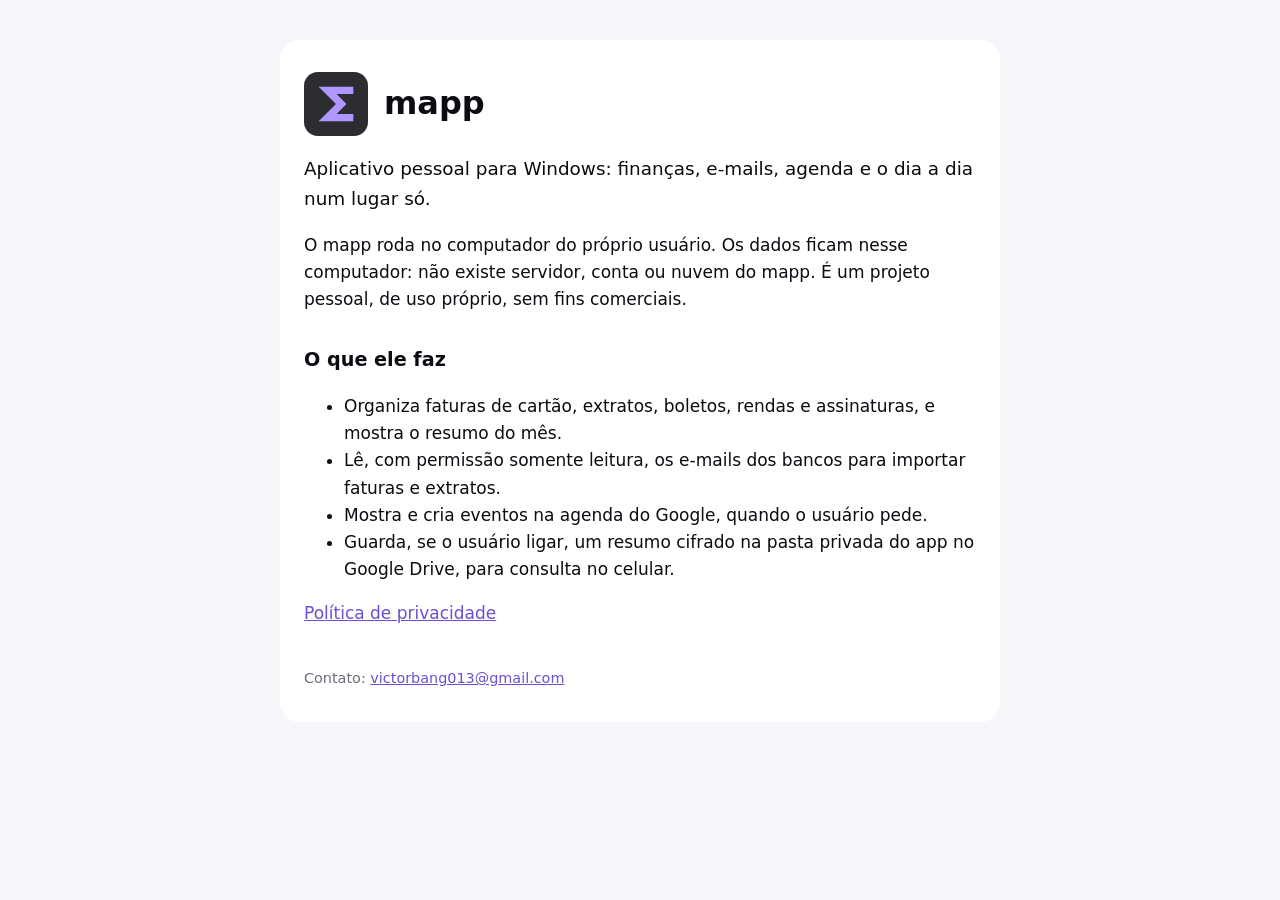
==== index.html @ e07890b3 "Site: pagina inicial e politica de privacidade (exigidas pelo Google para publicar o app OAuth) Co-A" ====
<!doctype html>
<html lang="pt-BR">
<head>
<meta charset="utf-8">
<meta name="viewport" content="width=device-width, initial-scale=1">
<title>mapp</title>
<link rel="icon" href="icone.png">
<link rel="stylesheet" href="estilo.css">
</head>
<body>
<main>
  <header>
    <svg class="logo" viewBox="0 0 256 256" aria-hidden="true"><rect width="256" height="256" rx="56" fill="#2B2D31"/><polygon transform="translate(48.6 48.6) scale(0.62)" fill="#B096FF" points="16.0,16.0 240.0,16.0 240.0,64.0 131.9,64.0 195.9,128.0 131.9,192.0 240.0,192.0 240.0,240.0 16.0,240.0 128.0,128.0"/></svg>
    <h1>mapp</h1>
  </header>
  <p class="lead">Aplicativo pessoal para Windows: finanças, e-mails, agenda e o dia a dia num lugar só.</p>
  <p>O mapp roda no computador do próprio usuário. Os dados ficam nesse computador: não existe servidor, conta ou
    nuvem do mapp. É um projeto pessoal, de uso próprio, sem fins comerciais.</p>
  <h2>O que ele faz</h2>
  <ul>
    <li>Organiza faturas de cartão, extratos, boletos, rendas e assinaturas, e mostra o resumo do mês.</li>
    <li>Lê, com permissão somente leitura, os e-mails dos bancos para importar faturas e extratos.</li>
    <li>Mostra e cria eventos na agenda do Google, quando o usuário pede.</li>
    <li>Guarda, se o usuário ligar, um resumo cifrado na pasta privada do app no Google Drive, para consulta no celular.</li>
  </ul>
  <p><a href="privacidade.html">Política de privacidade</a></p>
  <footer>Contato: <a href="mailto:victorbang013@gmail.com">victorbang013@gmail.com</a></footer>
</main>
</body>
</html>
---- estilo.css ----
:root { --bg: #F6F5F9; --cartao: #FFFFFF; --texto: #0D0B12; --muted: #6E6A7C; --roxo: #6D4FD1; }
@media (prefers-color-scheme: dark) {
  :root { --bg: #2B2D31; --cartao: #313338; --texto: #F2F3F5; --muted: #B5BAC1; --roxo: #B096FF; }
}
* { box-sizing: border-box; }
body { margin: 0; background: var(--bg); color: var(--texto); font: 17px/1.6 "Segoe UI", system-ui, sans-serif; }
main { max-width: 720px; margin: 40px auto; padding: 32px 24px; background: var(--cartao); border-radius: 20px; }
header { display: flex; align-items: center; gap: 16px; }
.logo { width: 64px; height: 64px; }
h1 { margin: 0; font-size: 2rem; }
h2 { margin-top: 2rem; font-size: 1.2rem; }
.lead { font-size: 1.15rem; }
.data, footer { color: var(--muted); font-size: .9rem; }
footer { margin-top: 2.5rem; }
a { color: var(--roxo); }
@media (max-width: 760px) { main { margin: 0; border-radius: 0; padding: 24px 16px; } }
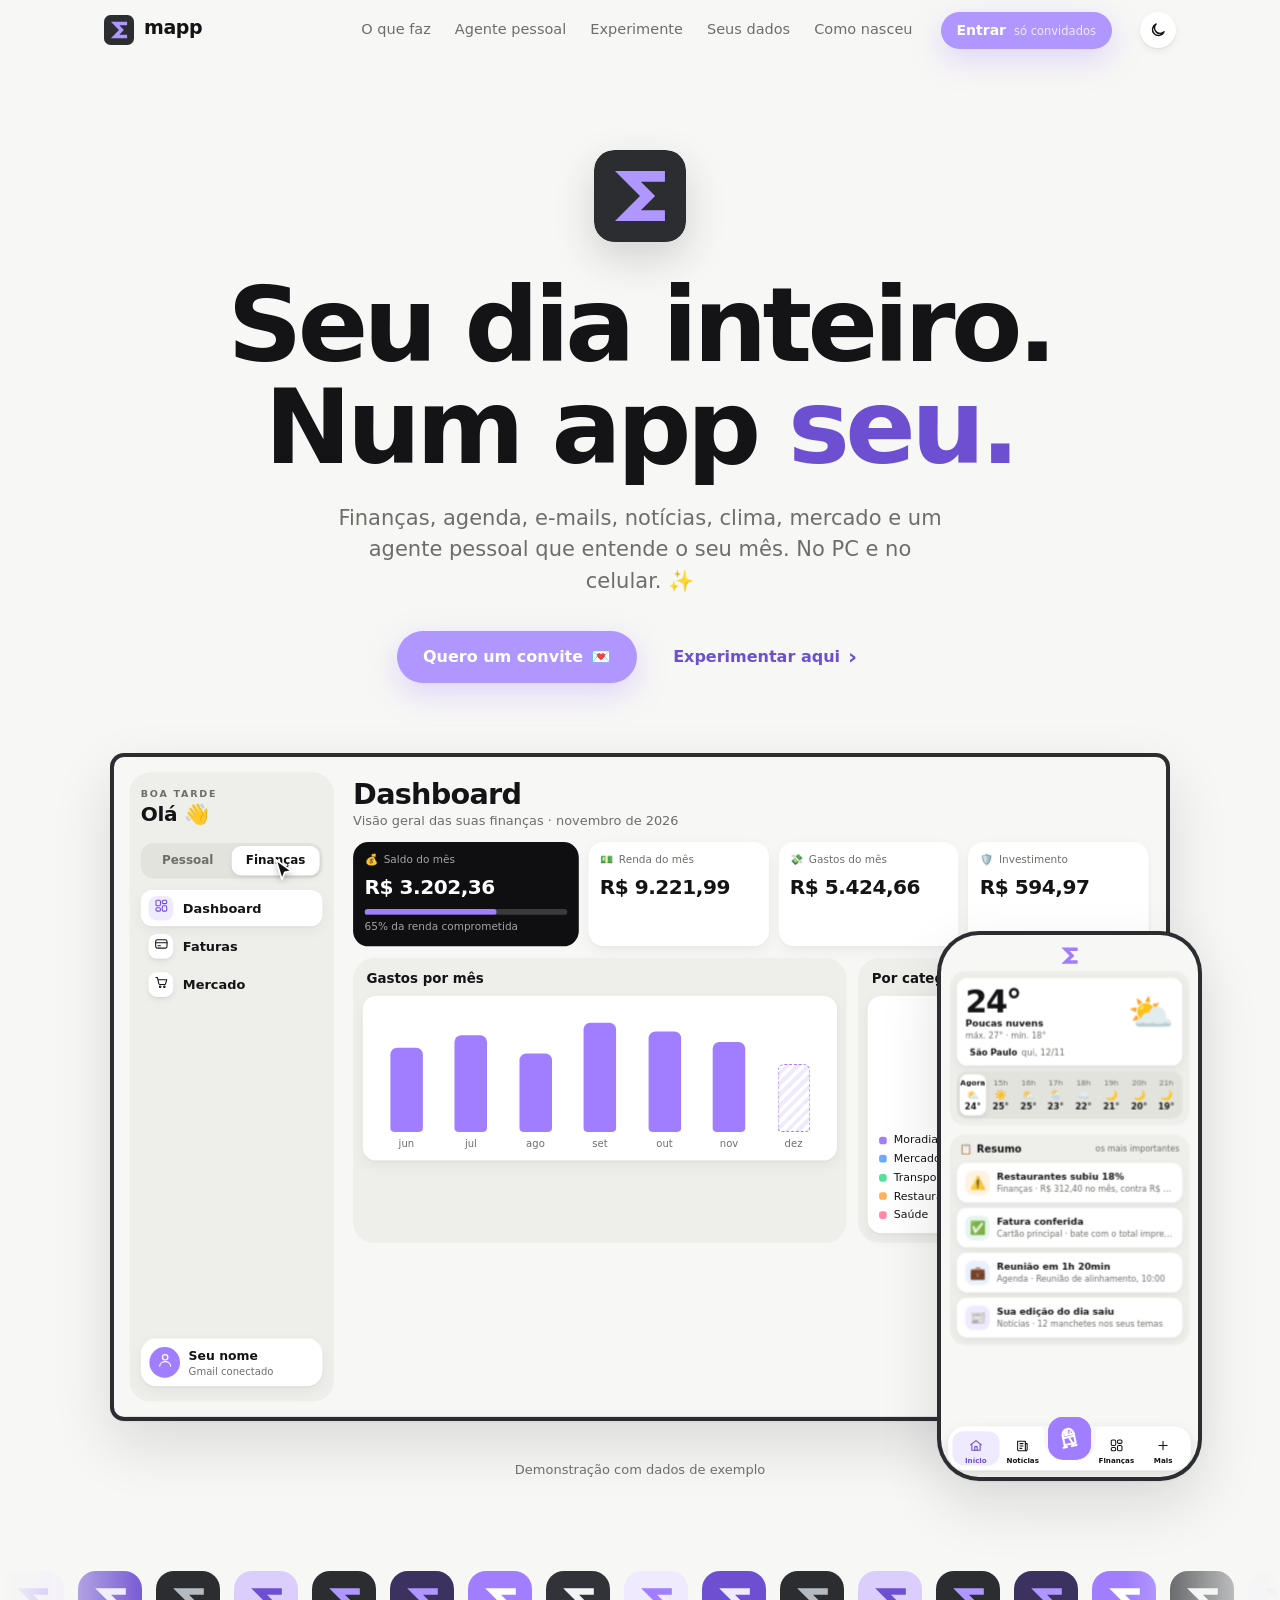
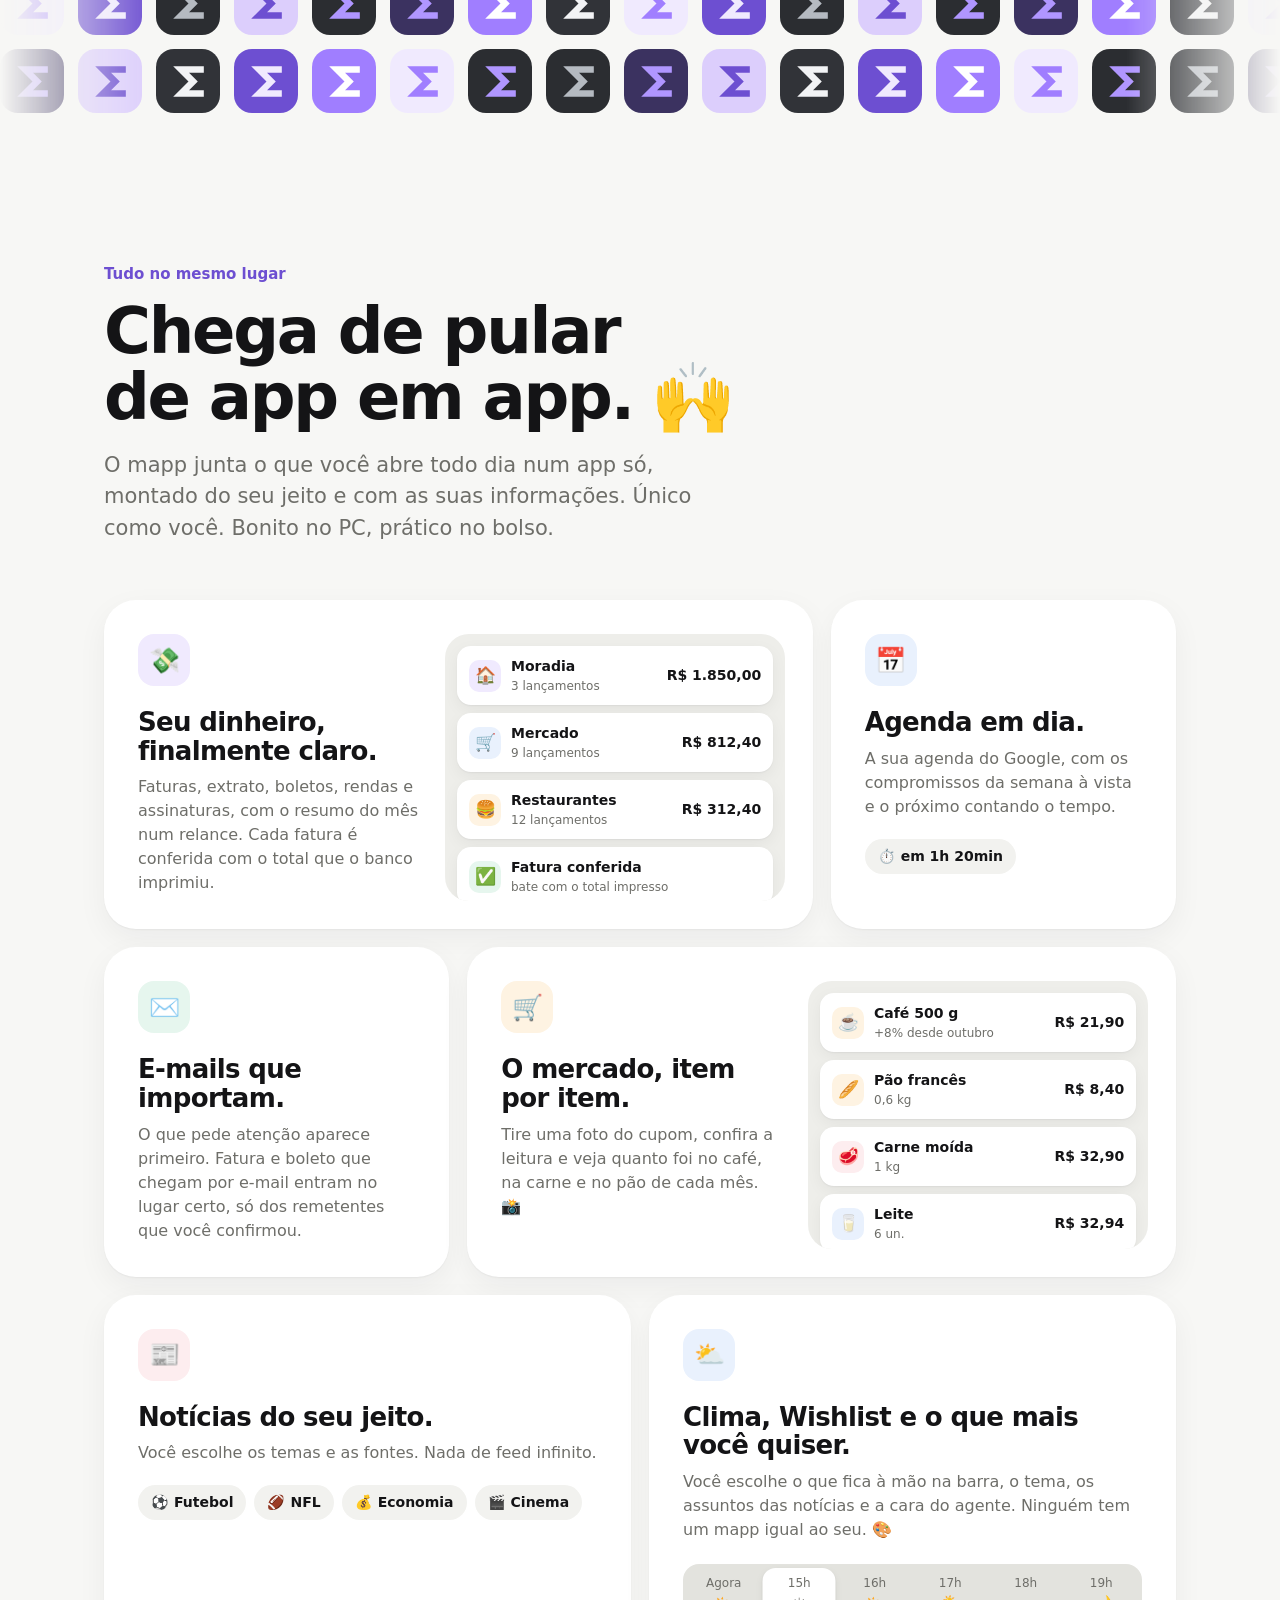
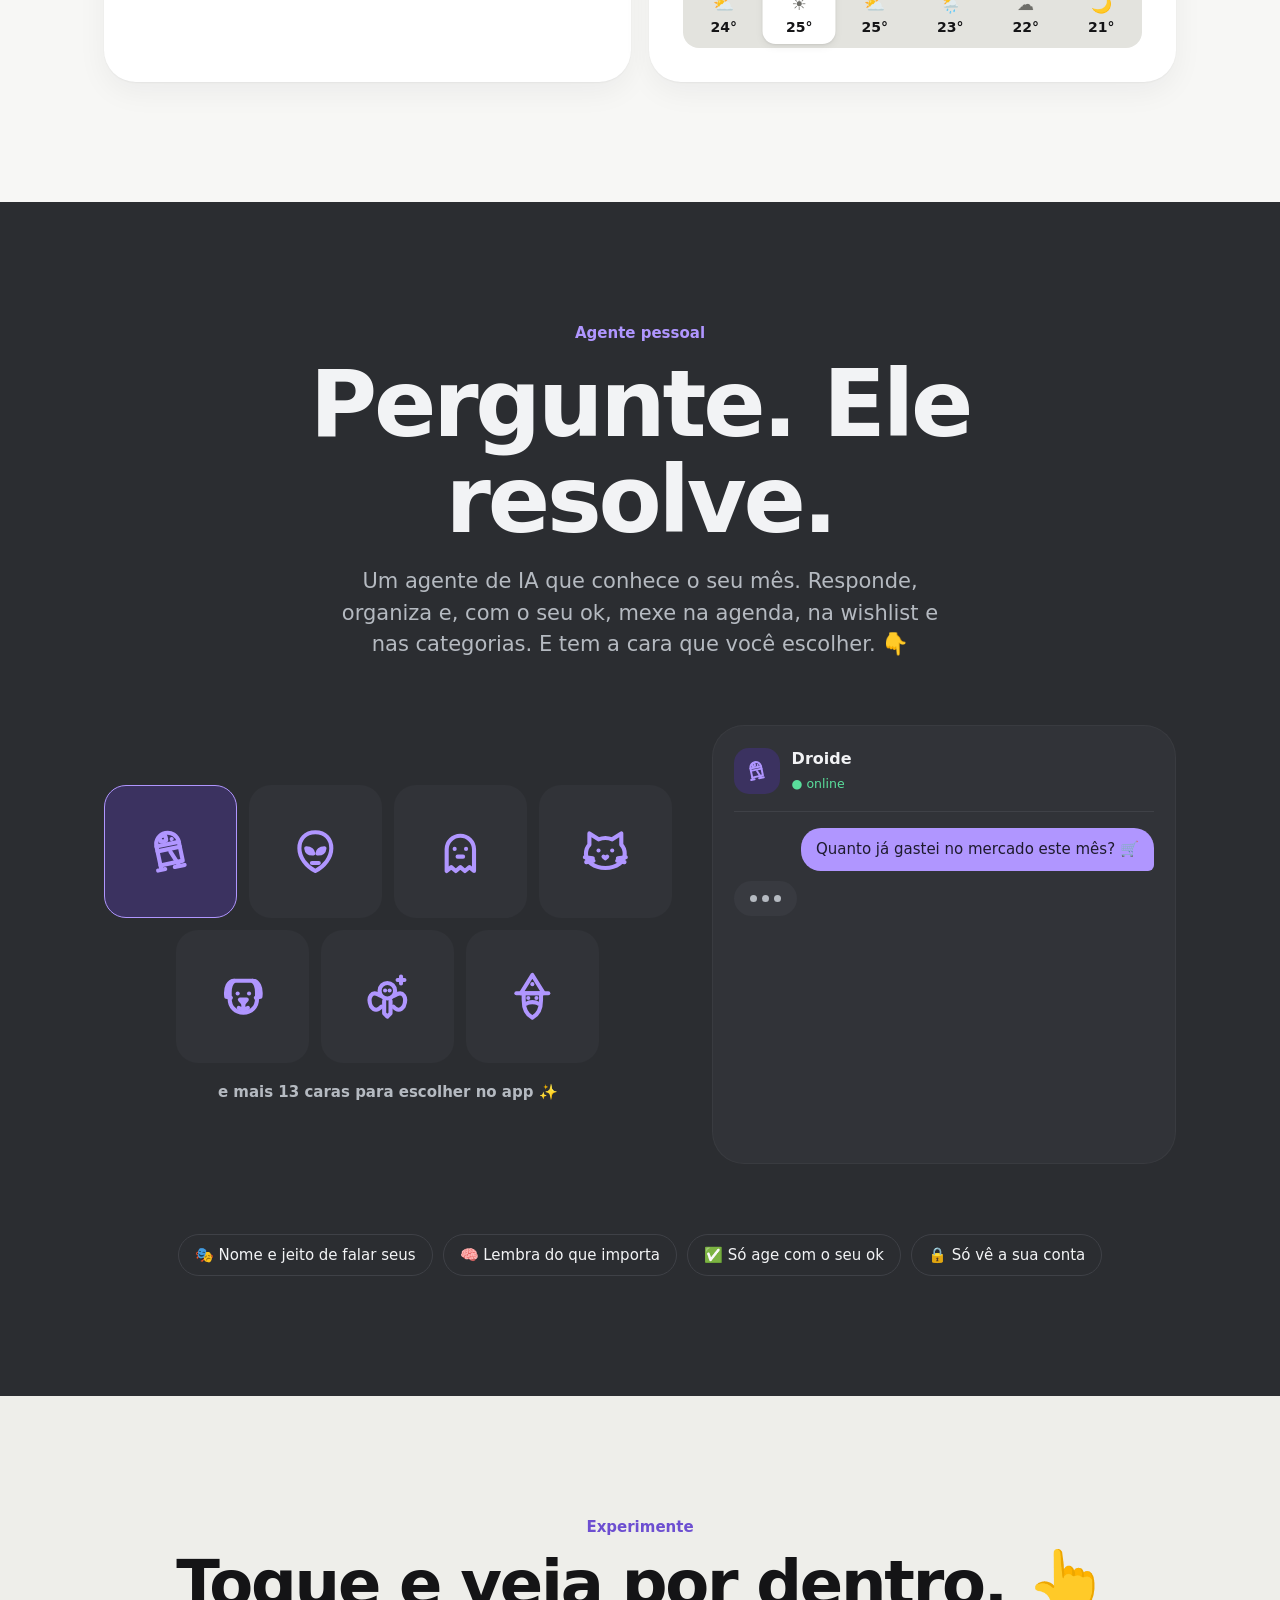
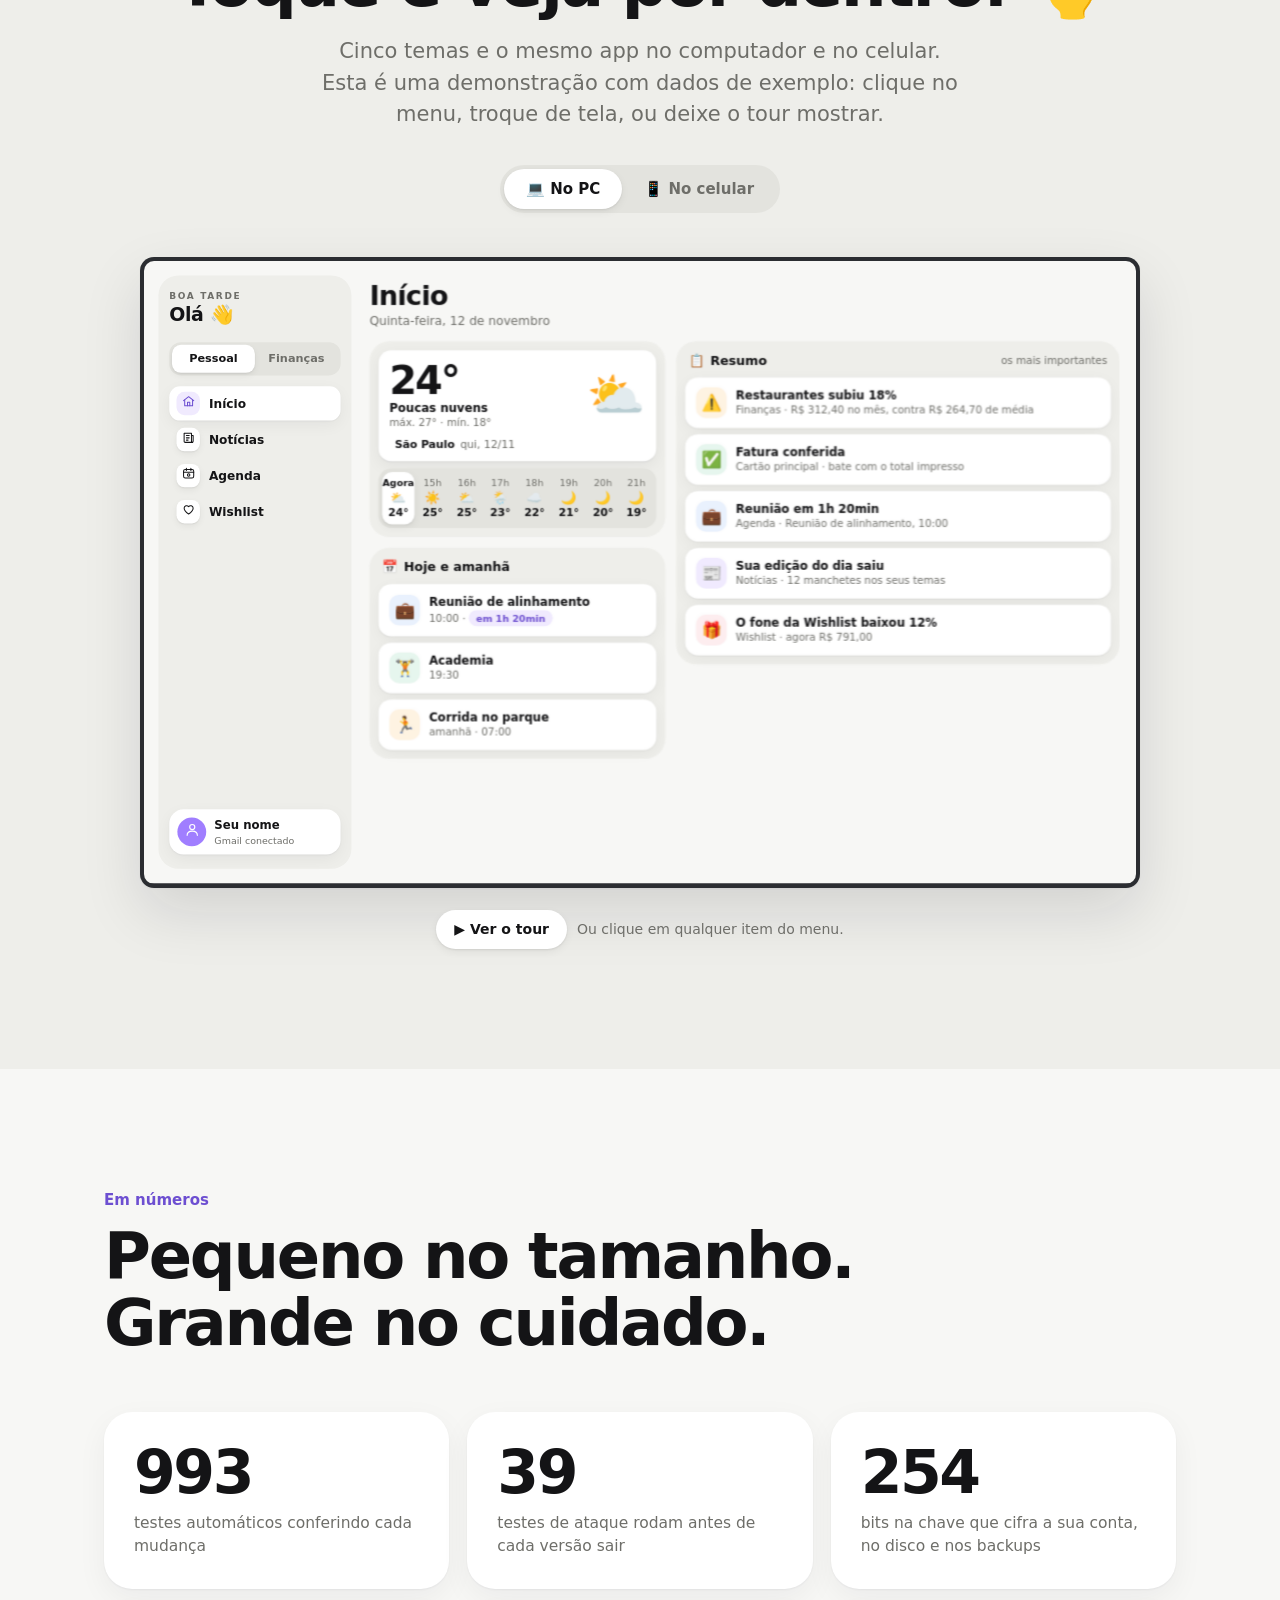
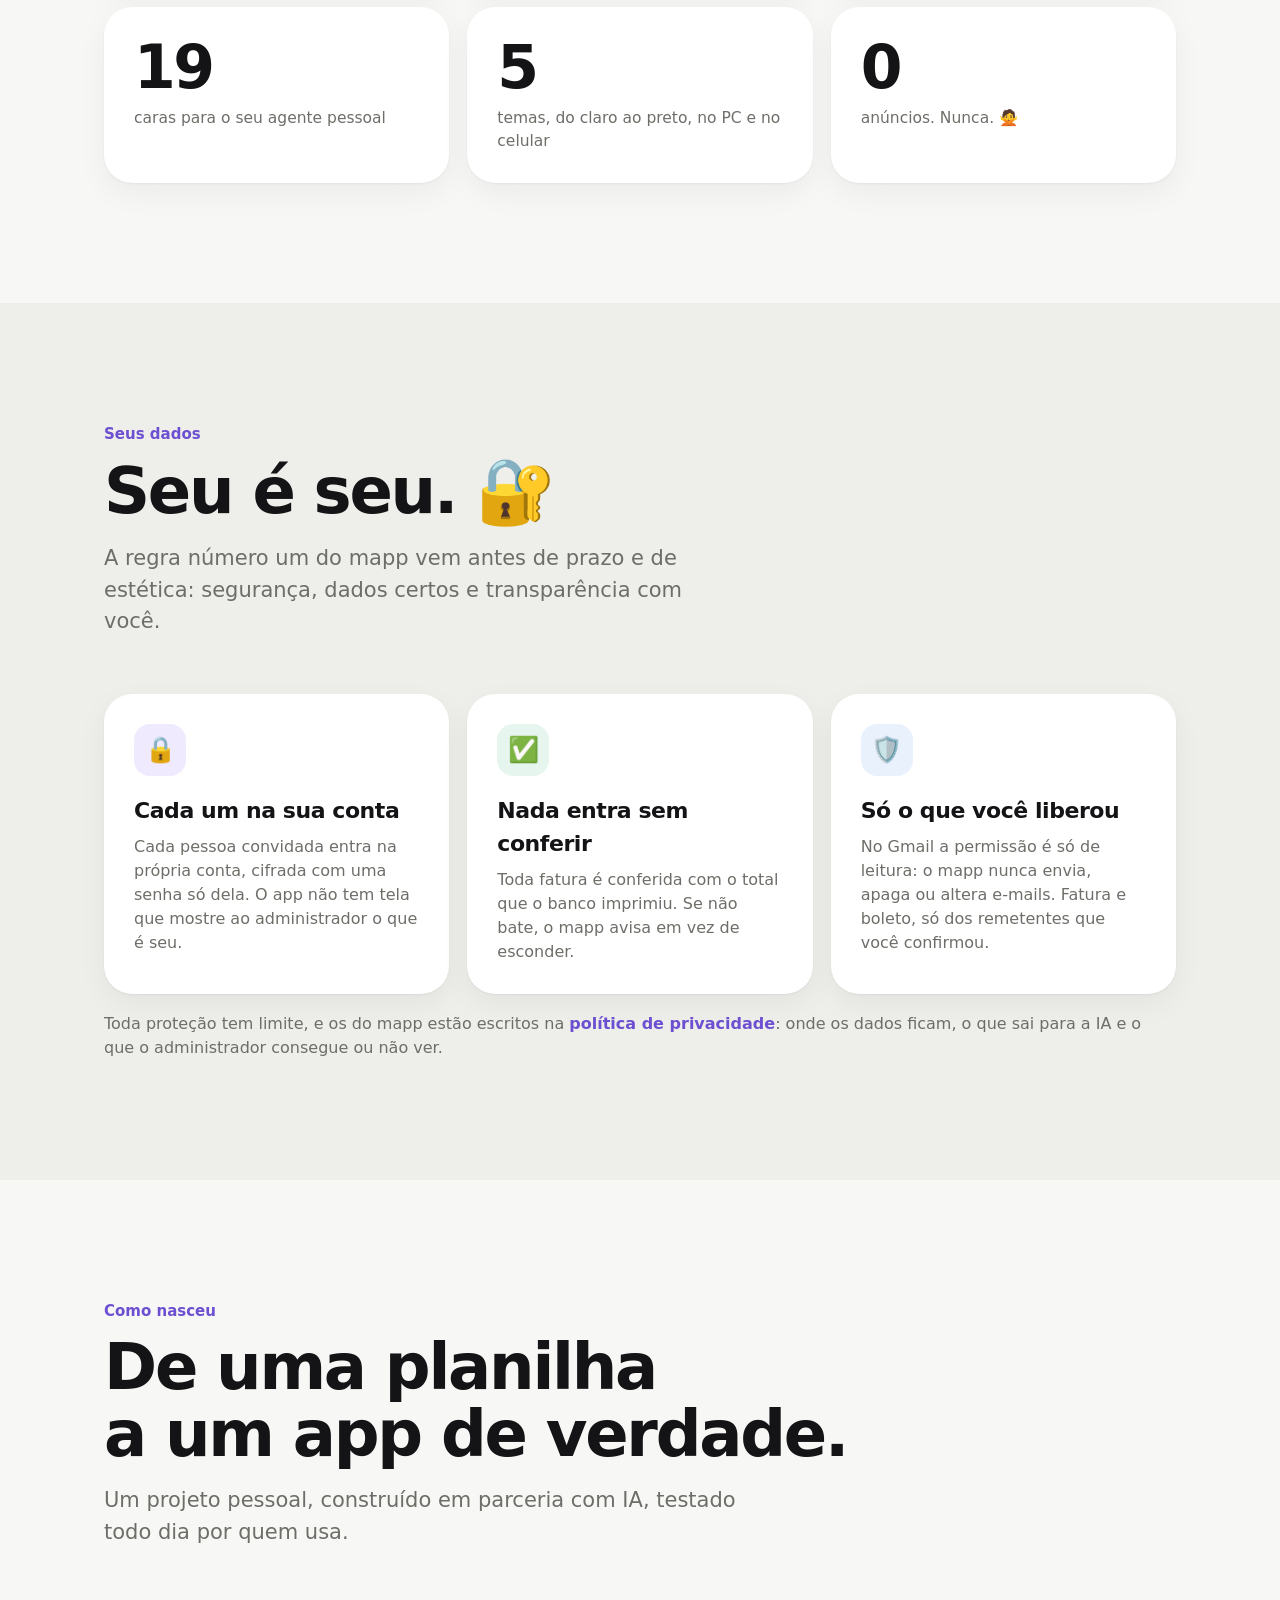
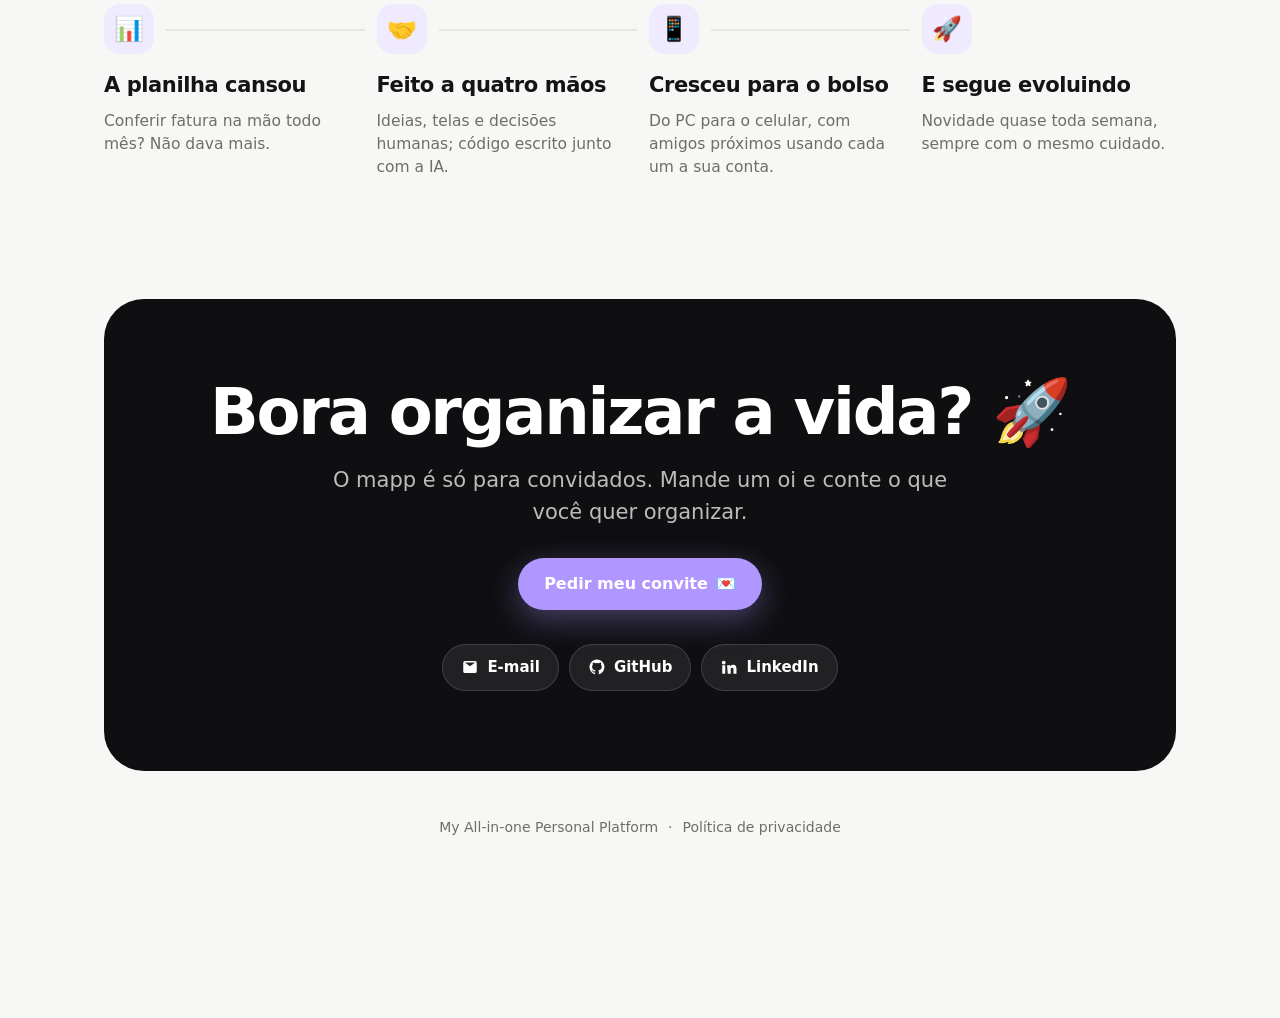
==== commit 500fa7f3: "Site do mapp: página inicial e política de privacidade" ====
--- a/index.html
+++ b/index.html
@@ -3,28 +3,876 @@
 <head>
 <meta charset="utf-8">
 <meta name="viewport" content="width=device-width, initial-scale=1">
-<title>mapp</title>
+<title>mapp · My All-in-one Personal Platform</title>
+<meta name="description" content="Finanças, agenda, e-mails, notícias, clima, mercado e um agente pessoal num app só, no PC e no celular. Projeto pessoal, só para convidados.">
+<meta http-equiv="Content-Security-Policy" content="default-src 'none'; img-src 'self' data:; style-src 'unsafe-inline'; script-src 'unsafe-inline'; base-uri 'none'; form-action 'none'">
+<meta name="referrer" content="strict-origin-when-cross-origin">
+<meta name="theme-color" content="#F7F7F5">
+<meta property="og:type" content="website">
+<meta property="og:title" content="mapp · My All-in-one Personal Platform">
+<meta property="og:description" content="Finanças, agenda, e-mails, notícias, clima, mercado e um agente pessoal num app só.">
+<meta property="og:url" content="https://usemapp.tech/">
+<meta property="og:image" content="https://usemapp.tech/img/capa.jpg">
+<link rel="canonical" href="https://usemapp.tech/">
 <link rel="icon" href="icone.png">
-<link rel="stylesheet" href="estilo.css">
+<!-- GERADO por docs/site/gerar.py a partir de docs/site/modelo.html: não edite este arquivo à mão.
+     Cores só da paleta do app (app/web/app.css, bento neutro de 11/2026) e do guia de marca. Ícones: os mesmos desenhos do app.
+     Sem prints: as telas são um app de demonstração feito aqui mesmo, com dados INVENTADOS. Nada é carregado de fora deste site. -->
+<style>
+:root{
+  /* o tom claro do app (bento neutro, 11/2026): fundo #F7F7F5, bandeja #EEEEEA, cartão branco com sombra de duas camadas */
+  --pagina:#F7F7F5; --faixa:#EEEEEA; --cartao:#FFFFFF; --cartao2:#FFFFFF; --ficha:#F2F2EF; --seg:#E3E3DE; --knob:#FFFFFF;
+  --tx:#141416; --tx2:#6E6E69; --linha:#E6E6E1;
+  --cinza:#2B2D31; --roxo:#B096FF; --roxo-app:#A07EFF; --roxo-forte:#6D4FD1; --roxo-suave:#F0EAFE; --roxo-noite:#3B3260; --sobre-roxo:#1E1B2E;
+  --verde:#5ADF9C; --verde-s:#E6F6EE; --verde-t:#2E8B5E;
+  --azul:#6AAAFF;  --azul-s:#E9F1FD;  --azul-t:#3B6FC4;
+  --laranja:#FFB257; --laranja-s:#FEF3E2; --laranja-t:#A86A12;
+  --rosa:#FF8AA5;  --rosa-s:#FDEDEF;  --rosa-t:#C2475A;
+  --ciano:#55D6EC; --ciano-s:#E3F6F9;
+  --destaque:#0F0F12; --destaque-fg:#FFFFFF; --destaque-mu:#A3A3A8;
+  --sombra-c:0 1px 2px rgba(20,20,30,.05),0 10px 30px rgba(20,20,30,.05);
+  --sombra-in:0 1px 2px rgba(20,20,30,.06),0 5px 16px rgba(20,20,30,.05);
+  --sombra-knob:0 1px 2px rgba(0,0,0,.08),0 3px 8px rgba(0,0,0,.06);
+  --sombra:0 1px 2px rgba(20,20,30,.05),0 24px 60px rgba(20,20,30,.12);
+  /* os movimentos do app (MV.anima): mola, suave e expo */
+  --mola:cubic-bezier(.34,1.4,.64,1); --suave:cubic-bezier(.22,1,.36,1); --expo:cubic-bezier(.16,1,.3,1);
+  color-scheme:light;
+}
+/* o site abre sempre no claro; o escuro vem só do botão da lua e segue o Escuro do app (#2B2D31, bandeja #313338, cartão #383A40) */
+:root[data-theme="dark"]{
+  --pagina:#2B2D31; --faixa:#313338; --cartao:#313338; --cartao2:#383A40; --ficha:#383A40; --seg:#313338; --knob:#41434A;
+  --tx:#F2F3F5; --tx2:#B5BAC1; --linha:#3F4147;
+  --roxo-suave:rgba(176,150,255,.16); --roxo-forte:#B096FF;
+  --verde-s:rgba(90,223,156,.14); --verde-t:#5ADF9C; --azul-s:rgba(106,170,255,.14); --azul-t:#6AAAFF;
+  --laranja-s:rgba(255,178,87,.14); --laranja-t:#FFB257; --rosa-s:rgba(255,138,165,.14); --rosa-t:#FF8AA5; --ciano-s:rgba(85,214,236,.14);
+  --destaque:#B096FF; --destaque-fg:#FFFFFF; --destaque-mu:rgba(255,255,255,.86);
+  --sombra-c:inset 0 0 0 1px rgba(255,255,255,.04); --sombra-in:inset 0 0 0 1px rgba(255,255,255,.04);
+  --sombra-knob:0 1px 2px rgba(0,0,0,.3),inset 0 0 0 1px rgba(255,255,255,.06); --sombra:0 24px 60px rgba(0,0,0,.4);
+  color-scheme:dark;
+}
+*{box-sizing:border-box}
+html{scroll-behavior:smooth}
+main{overflow-x:clip}
+body{margin:0;background:var(--pagina);color:var(--tx);font:16px/1.5 "Segoe UI Variable Text","Segoe UI",system-ui,-apple-system,Roboto,sans-serif;-webkit-font-smoothing:antialiased;overflow-x:hidden;transition:background .4s}
+h1,h2,h3{font-family:"Segoe UI Variable Display","Segoe UI Variable Text","Segoe UI",system-ui,-apple-system,sans-serif;font-weight:750;letter-spacing:-.02em;margin:0}
+a{color:inherit;text-decoration:none}
+button{font:inherit;color:inherit}
+.emo{font-family:"Apple Color Emoji","Segoe UI Emoji","Noto Color Emoji",sans-serif;font-weight:400}
+[data-i] svg,.ag svg{fill:none;stroke:currentColor;stroke-width:1.8;stroke-linecap:round;stroke-linejoin:round}
+.miolo{max-width:1120px;margin:0 auto;padding:0 24px}
+.sec{padding:120px 0}
+.faixa{background:var(--faixa)}
+.sobretit{font-size:15px;font-weight:650;color:var(--roxo-forte);margin:0 0 12px}
+.tit{font-size:clamp(36px,6vw,64px);line-height:1.04;letter-spacing:-.035em}
+.lead{font-size:clamp(17px,2vw,21px);color:var(--tx2);max-width:640px;margin:18px 0 0}
+.centro{text-align:center}.centro .lead{margin-left:auto;margin-right:auto}
+
+/* ---------- botões ---------- */
+.bt{display:inline-flex;align-items:center;gap:8px;border-radius:999px;padding:14px 26px;font-weight:650;font-size:16px;border:0;cursor:pointer;transition:transform .35s var(--mola),box-shadow .2s,background .2s}
+.bt:hover{transform:translateY(-2px)}
+.bt:active{transform:scale(.96)}
+.bt.p{background:var(--tx);color:var(--pagina)}
+.bt.r{background:var(--roxo);color:#fff;box-shadow:0 10px 30px rgba(176,150,255,.35)}
+.bt.o{color:var(--roxo-forte);background:none}
+.bt.o::after{content:"›";font-size:22px;line-height:0;transition:transform .2s}.bt.o:hover::after{transform:translateX(4px)}
+
+/* ---------- topo ---------- */
+.nav{position:fixed;inset:0 0 auto;z-index:50;transition:background .3s,box-shadow .3s}
+.nav.solido{background:var(--pagina);box-shadow:0 1px 0 var(--linha)}
+.nav .miolo{display:flex;align-items:center;gap:28px;height:60px}
+.marca{display:flex;align-items:center;gap:10px;font-weight:750;font-size:19px;letter-spacing:-.02em}
+.marca span{text-box:trim-both ex alphabetic}
+@supports not (text-box:trim-both ex alphabetic){.marca span{transform:translateY(-.14em)}}
+.nav nav{display:flex;gap:24px;margin-left:auto;font-size:14.5px;color:var(--tx2)}
+.nav nav a{transition:color .2s}.nav nav a:hover,.nav nav a.ativo{color:var(--tx)}
+.nav .bt{padding:8px 16px;font-size:14px}
+.nav .entrar{align-items:baseline}
+.nav .entrar small{font-weight:500;font-size:11.5px;opacity:.8}
+@media(max-width:520px){.nav .entrar small{display:none}}
+.tema{width:36px;height:36px;border-radius:50%;border:0;background:var(--cartao);box-shadow:var(--sombra-knob);color:var(--tx);cursor:pointer;display:grid;place-items:center}
+.tema svg{width:18px;height:18px}
+
+/* ---------- hero ---------- */
+.hero{padding:150px 0 40px;text-align:center;position:relative}
+.hero .sig{margin:0 auto 26px;border-radius:20px;box-shadow:0 16px 40px rgba(43,45,49,.18);animation:entra 1s var(--mola) both}
+.hero h1{font-size:clamp(48px,9vw,104px);line-height:.98;letter-spacing:-.045em}
+.hero h1 .gira{display:inline-block;color:var(--roxo-forte)}
+.hero h1 .gira span{display:inline-block;animation:troca .6s var(--expo)}
+.hero .lead{margin:24px auto 34px;max-width:620px}
+.botoes{display:flex;gap:10px;justify-content:center;flex-wrap:wrap}
+.palco{position:relative;max-width:1060px;margin:70px auto 0}
+.palco .aviso-ex{position:absolute;left:50%;bottom:-58px;transform:translateX(-50%);font-size:13px;color:var(--tx2);white-space:nowrap}
+.bolha{position:absolute;z-index:3;background:var(--cartao2);border-radius:18px;padding:10px 14px;font-size:14px;font-weight:600;box-shadow:var(--sombra);display:flex;align-items:center;gap:8px;white-space:nowrap;opacity:0;transform:translateY(14px) scale(.9);transition:opacity .4s var(--suave),transform .6s var(--mola)}
+.bolha.on{opacity:1;transform:none}
+.bolha .emo{font-size:20px}
+/* variante A: PC + celular; B: celular no centro com as bolhas; C: só o texto (a demonstração fica em "Experimente") */
+.hA .palco .fone-h{position:absolute;right:-3%;bottom:-9%;width:25%;z-index:2}
+.hA .bolha.b1{left:-4%;top:62%}.hA .bolha.b2{right:-4%;top:-5%}.hA .bolha.b3{left:30%;bottom:-6%}
+.hB .palco{max-width:1000px;min-height:640px}
+.hB .palco .pc-h{display:none}
+.hB .palco .fone-h{width:330px;margin:0 auto;position:relative;z-index:2}
+.hB .bolha.b1{left:1%;top:18%}.hB .bolha.b2{right:1%;top:40%}.hB .bolha.b3{left:5%;bottom:20%}
+.hC .palco{display:none}
+
+/* ---------- moldura dos aparelhos ---------- */
+.moldura-pc{border-radius:14px;background:var(--cinza);padding:4px;box-shadow:var(--sombra)}
+.moldura-cel{border-radius:42px;background:var(--cinza);padding:4px;box-shadow:var(--sombra)}
+.tela-esc{position:relative;overflow:hidden;width:100%}
+/* no escuro do site a moldura tem a mesma cor do fundo: um fio da cor da linha separa as duas */
+:root[data-theme="dark"] :is(.moldura-pc,.moldura-cel,.hero .sig){box-shadow:0 0 0 1px #3F4147,var(--sombra)}
+.tela-esc>.d{position:absolute;left:0;top:0;transform-origin:0 0}
+.moldura-pc .tela-esc{border-radius:10px;aspect-ratio:1100/690}
+.moldura-cel .tela-esc{border-radius:38px;aspect-ratio:360/760}
+
+/* ================= DEMONSTRAÇÃO (o app de mentira) =================
+   Tokens copiados do Claro do app (bento neutro). No escuro do site, vira o Escuro do app. */
+.d{--bg:#F7F7F5;--band:#EEEEEA;--in:#FFFFFF;--seg:#E3E3DE;--knob:#FFFFFF;--t:#141416;--m:#6E6E69;--li:#E6E6E1;
+   --q-roxo:#F0EAFE;--q-verde:#E6F6EE;--q-azul:#E9F1FD;--q-laranja:#FEF3E2;--q-rosa:#FDEDEF;--q-ciano:#E3F6F9;
+   --sin:var(--sombra-in);--sk:var(--sombra-knob);
+   background:var(--bg);color:var(--t);font-size:13px;line-height:1.35;text-align:left;user-select:none;-webkit-user-select:none}
+:root[data-theme="dark"] .d{--bg:#2B2D31;--band:#313338;--in:#383A40;--seg:#313338;--knob:#41434A;--t:#F2F3F5;--m:#B5BAC1;--li:#3F4147;
+   --q-roxo:rgba(176,150,255,.16);--q-verde:rgba(90,223,156,.14);--q-azul:rgba(106,170,255,.14);--q-laranja:rgba(255,178,87,.14);--q-rosa:rgba(255,138,165,.14);--q-ciano:rgba(85,214,236,.14)}
+.d.pc{width:1100px;height:690px;display:grid;grid-template-columns:214px 1fr;gap:18px;padding:16px}
+.d.cel{width:360px;height:760px;display:flex;flex-direction:column}
+.d b{font-weight:700}
+.d .mu{color:var(--m)}
+.d .q{width:34px;height:34px;border-radius:11px;display:grid;place-items:center;flex:none;font-size:18px}
+.d .q.roxo{background:var(--q-roxo)}.d .q.verde{background:var(--q-verde)}.d .q.azul{background:var(--q-azul)}.d .q.laranja{background:var(--q-laranja)}.d .q.rosa{background:var(--q-rosa)}.d .q.ciano{background:var(--q-ciano)}
+/* menu lateral (PC) */
+.d-menu{background:var(--band);border-radius:22px;padding:16px 12px;display:flex;flex-direction:column;gap:4px}
+.d-ola small{display:block;font-size:10px;letter-spacing:.18em;font-weight:650;color:var(--m)}
+.d-ola b{font-size:21px;letter-spacing:-.02em}
+.d-seg{position:relative;display:grid;grid-template-columns:1fr 1fr;background:var(--seg);border-radius:13px;padding:3px;margin:12px 0 8px}
+.d-seg i{position:absolute;top:3px;bottom:3px;left:3px;width:calc(50% - 3px);border-radius:10px;background:var(--knob);box-shadow:var(--sk);transition:transform .55s var(--mola)}
+.d-seg.dir i{transform:translateX(100%)}
+.d-seg button{position:relative;border:0;background:none;padding:7px 0;font-size:12.5px;font-weight:600;color:var(--m);cursor:pointer;transition:color .3s}
+.d-seg button.on{color:var(--t)}
+.d-itens{display:flex;flex-direction:column;gap:2px}
+.d-item{display:flex;align-items:center;gap:10px;border:0;background:none;border-radius:12px;padding:6px 8px;font-size:13.5px;font-weight:550;cursor:pointer;text-align:left;transition:background .25s,box-shadow .25s;animation:entraEsq .45s var(--expo) both}
+.d-item .mq{width:26px;height:26px;border-radius:9px;background:var(--in);box-shadow:var(--sk);display:grid;place-items:center}
+.d-item .mq svg{width:15px;height:15px}
+.d-item.on{background:var(--in);box-shadow:var(--sin)}
+.d-item.on .mq{background:var(--q-roxo);color:#6D4FD1;box-shadow:none}
+:root[data-theme="dark"] .d-item.on .mq{color:#B096FF}
+.d-perfil{margin-top:auto;background:var(--in);border-radius:16px;padding:9px;display:flex;align-items:center;gap:9px;box-shadow:var(--sin)}
+.d-perfil .av{width:32px;height:32px;border-radius:50%;background:#A07EFF;color:#fff;display:grid;place-items:center}
+.d-perfil .av svg{width:17px;height:17px}
+.d-perfil small{display:block;color:var(--m);font-size:10.5px}
+/* conteúdo */
+.d-tela{overflow:hidden;position:relative;padding:6px 2px 0}
+.d-tela div{min-width:0}   /* sem isto, o texto com reticências alarga a coluna da grade */
+.d-tela h2{font-size:30px;letter-spacing:-.8px;line-height:1.1}
+.d-tela .sub{color:var(--m);font-size:13.5px;margin:2px 0 14px}
+.d-entra{animation:entraTela .55s var(--expo) both}
+.d-band{background:var(--band);border-radius:22px;padding:10px}
+.d-band>h4,.d-cab{display:flex;align-items:center;gap:7px;margin:2px 4px 9px;font-size:14px;font-weight:700}
+.d-cab small{margin-left:auto;font-weight:500;color:var(--m);font-size:11.5px}
+.d-in{background:var(--in);border-radius:14px;box-shadow:var(--sin);padding:11px 12px}
+.d-lin{display:flex;align-items:center;gap:10px}
+.d-lin+.d-lin{margin-top:7px}
+.d-lin .tx{min-width:0;flex:1}
+.d-lin .tx b{display:block;font-size:13px;white-space:nowrap;overflow:hidden;text-overflow:ellipsis}
+.d-lin .tx small{display:block;color:var(--m);font-size:11.5px;white-space:nowrap;overflow:hidden;text-overflow:ellipsis}
+.d-lin .val{font-weight:700;font-size:13px;white-space:nowrap}
+.d-chega{animation:chega .6s var(--mola) both}
+/* clima (opção B do app) */
+.d-clima .agora{display:grid;grid-template-columns:1fr auto;align-items:center}
+.d-clima .temp{font-size:44px;font-weight:750;letter-spacing:-2px;line-height:1}
+.d-clima .grande{font-size:52px;line-height:1;animation:flutua 5s ease-in-out infinite}
+.d-clima .onde{grid-column:1/-1;font-size:12px;margin-top:8px;display:flex;gap:6px;align-items:center}
+.d-horas{position:relative;display:grid;grid-template-columns:repeat(8,1fr);gap:2px;padding:4px;background:var(--seg);border-radius:14px;margin-top:8px}
+.d-horas i{position:absolute;top:4px;bottom:4px;left:4px;width:calc((100% - 8px - 14px)/8);border-radius:11px;background:var(--knob);box-shadow:var(--sk);transition:transform .9s var(--mola)}
+.d-horas span{position:relative;text-align:center;font-size:10.5px;color:var(--m);padding:5px 0 4px;animation:chega .5s var(--expo) both}
+.d-horas span b{display:block;color:var(--t);font-size:12px}
+.d-horas span em{display:block;font-style:normal;font-size:14px;line-height:1.3}
+.d-horas span:first-of-type{color:var(--t);font-weight:700}
+.d-pil{display:inline-block;border-radius:999px;padding:2px 8px;font-size:10.5px;font-weight:700;background:var(--q-roxo);color:#6D4FD1}
+:root[data-theme="dark"] .d-pil{color:#B096FF}
+/* finanças */
+.d-kpis{display:grid;grid-template-columns:1.25fr 1fr 1fr 1fr;gap:10px}
+.d-kpi{background:var(--in);border-radius:16px;box-shadow:var(--sin);padding:12px}
+.d-kpi small{display:flex;gap:6px;align-items:center;color:var(--m);font-size:11px}
+.d-kpi .v{font-size:21px;font-weight:750;letter-spacing:-.5px;margin-top:6px;font-variant-numeric:tabular-nums}
+.d-kpi.dest{background:var(--destaque);color:var(--destaque-fg);box-shadow:none}
+.d-kpi.dest small{color:var(--destaque-mu)}
+.d-barra{height:6px;border-radius:9px;background:rgba(255,255,255,.18);margin-top:9px;overflow:hidden}
+.d-barra i{display:block;height:100%;width:65%;background:#A07EFF;border-radius:9px;transform-origin:left;animation:cresceX 1.1s var(--expo) .3s both}
+.d-graf{display:flex;align-items:flex-end;gap:12px;height:150px;padding:8px 6px 0}
+.d-graf div{flex:1;display:flex;flex-direction:column;align-items:center;gap:5px;height:100%;justify-content:flex-end;font-size:10.5px;color:var(--m)}
+.d-graf div i{width:70%;max-width:34px;border-radius:7px 7px 4px 4px;background:#A07EFF;transform-origin:bottom;animation:cresceY .9s var(--mola) both}
+.d-graf div:last-child i{background:repeating-linear-gradient(-45deg,var(--q-roxo) 0 4px,transparent 4px 8px);outline:1.5px dashed #A07EFF;outline-offset:-1.5px}
+.d-rosca{width:118px;height:118px;border-radius:50%;margin:4px auto 10px;display:grid;place-items:center;animation:gira .9s var(--expo) both;
+  background:conic-gradient(#A07EFF 0 34%,#6AAAFF 0 55%,#5ADF9C 0 70%,#FFB257 0 82%,#FF8AA5 0 92%,#CFC9D6 0)}
+.d-rosca::after{content:"";width:78px;height:78px;border-radius:50%;background:var(--in)}
+.d-leg{display:flex;align-items:center;gap:7px;font-size:11.5px}.d-leg+.d-leg{margin-top:4px}
+.d-leg i{width:8px;height:8px;border-radius:3px}.d-leg span{margin-left:auto;font-weight:700}
+.d-ok{display:inline-flex;align-items:center;gap:5px;border-radius:999px;padding:4px 10px;font-size:11.5px;font-weight:700;background:var(--q-verde);color:#2E8B5E;animation:pop .6s var(--mola) both}
+:root[data-theme="dark"] .d-ok{color:#5ADF9C}
+.d-lendo{height:6px;border-radius:9px;background:var(--seg);overflow:hidden;margin:8px 0 2px}
+.d-lendo i{display:block;height:100%;background:#A07EFF;border-radius:9px;transform-origin:left;animation:cresceX 1.3s var(--suave) both}
+/* agenda */
+.d-semana{display:grid;grid-template-columns:repeat(7,1fr);gap:6px}
+.d-dia{background:var(--in);border-radius:14px;box-shadow:var(--sin);padding:8px 7px;min-height:330px}
+.d-dia small{display:block;color:var(--m);font-size:10.5px}.d-dia b{font-size:17px}
+.d-dia.hoje{outline:2px solid #A07EFF;outline-offset:-2px}
+.d-ev{border-radius:9px;padding:6px 7px;margin-top:7px;font-size:10.5px;font-weight:600;animation:chega .55s var(--mola) both}
+.d-ev small{font-weight:500}
+.d-dias{display:grid;grid-template-columns:repeat(7,1fr);gap:4px}
+.d-dias span{text-align:center;border-radius:12px;padding:6px 0;background:var(--in);box-shadow:var(--sin);font-size:10.5px;color:var(--m);animation:chega .45s var(--mola) both}
+.d-dias span b{display:block;font-size:15px;color:var(--t)}
+.d-dias span.on{background:#A07EFF;color:#fff;box-shadow:none}.d-dias span.on b{color:#fff}
+/* notícias */
+.d-temas{display:flex;gap:14px;margin-bottom:14px}
+.d-tema-c{display:flex;flex-direction:column;align-items:center;gap:5px;font-size:11px;font-weight:600;border:0;background:none;cursor:pointer}
+.d-tema-c span{width:52px;height:52px;border-radius:50%;display:grid;place-items:center;font-size:23px;box-shadow:0 0 0 2px var(--bg),0 0 0 4px var(--li);transition:box-shadow .3s}
+.d-tema-c.on span{box-shadow:0 0 0 2px var(--bg),0 0 0 4px #A07EFF}
+.d-capa{border-radius:16px;height:120px;display:flex;align-items:flex-end;padding:12px;font-size:15px;font-weight:700;color:#fff;margin-bottom:8px;background:linear-gradient(160deg,#6D4FD1,#3B3260)}
+/* celular */
+.d-cel-topo{display:grid;place-items:center;padding:16px 0 8px}
+.d-cel-topo svg{width:26px;height:26px}
+.d-cel-corpo{flex:1;overflow:hidden;padding:0 12px;display:flex;flex-direction:column;gap:10px}
+.d-barra-cel::before{content:"";position:absolute;inset:0;z-index:-1;border-radius:24px;background:var(--in);-webkit-mask-image:url("data:image/svg+xml,<svg xmlns='http://www.w3.org/2000/svg' viewBox='0 0 92 48'><path d='M0 0H92Q82 0 82 10V21A27 27 0 0 1 55 48H37A27 27 0 0 1 10 21V10Q10 0 0 0Z'/></svg>"), linear-gradient(#000 0 0);-webkit-mask-size:92px 48px, 100% 100%;-webkit-mask-position:50% 0, 0 0;-webkit-mask-repeat:no-repeat;-webkit-mask-composite:xor;mask-image:url("data:image/svg+xml,<svg xmlns='http://www.w3.org/2000/svg' viewBox='0 0 92 48'><path d='M0 0H92Q82 0 82 10V21A27 27 0 0 1 55 48H37A27 27 0 0 1 10 21V10Q10 0 0 0Z'/></svg>"), linear-gradient(#000 0 0);mask-size:92px 48px, 100% 100%;mask-position:50% 0, 0 0;mask-repeat:no-repeat;mask-composite:exclude;}   /* o côncavo do agente, como no app */
+.d-barra-cel{isolation:isolate;margin:8px 10px 10px;height:62px;border-radius:24px;box-shadow:var(--sombra-c),0 6px 20px rgba(20,20,30,.08);display:grid;grid-template-columns:repeat(5,1fr);align-items:center;padding:0 6px;position:relative}
+.d-bb{border:0;background:none;display:flex;flex-direction:column;align-items:center;gap:2px;font-size:10px;font-weight:600;color:var(--t);cursor:pointer;border-radius:16px;padding:6px 0;position:relative;z-index:1;transition:color .3s}
+.d-bb svg{width:20px;height:20px}
+.d-bb.on{color:#6D4FD1}
+:root[data-theme="dark"] .d-bb.on{color:#B096FF}
+.d-bb-knob{position:absolute;top:7px;bottom:7px;left:6px;width:calc((100% - 12px)/5);border-radius:16px;background:var(--q-roxo);transition:transform .55s var(--mola)}
+.d-bb.d-ag{transform:translateY(-19px)}
+.d-bb.d-ag span{width:60px;height:60px;border-radius:21px;background:#A07EFF;color:#fff;display:grid;place-items:center;}   /* o agente atravessa a barra, no côncavo, como no app */
+.d-bb.d-ag span svg{width:38px;height:38px}
+.d-mais{display:grid;grid-template-columns:repeat(4,1fr);gap:9px}
+.d-lad{border:0;background:var(--in);box-shadow:var(--sin);border-radius:16px;padding:12px 4px 9px;display:flex;flex-direction:column;align-items:center;gap:6px;font-size:10.5px;font-weight:600;cursor:pointer;animation:chega .5s var(--mola) both}
+.d-lad span{width:36px;height:36px;border-radius:12px;background:var(--bg);display:grid;place-items:center}
+.d-lad span svg{width:18px;height:18px}
+.d-msg{max-width:84%;padding:9px 12px;border-radius:17px;font-size:12.5px;animation:chega .5s var(--mola) both}
+.d-msg.eu{align-self:flex-end;background:#A07EFF;color:#1E1B2E;border-bottom-right-radius:5px}
+.d-msg.ele{align-self:flex-start;background:var(--in);box-shadow:var(--sin);border-bottom-left-radius:5px}
+/* o cursor do tour e o toque */
+.d-cursor{position:absolute;left:0;top:0;width:26px;height:26px;z-index:20;pointer-events:none;opacity:0;transition:transform .85s var(--expo),opacity .3s;filter:drop-shadow(0 2px 4px rgba(0,0,0,.25))}
+.d-cursor.on{opacity:1}
+.d-cursor.dedo{width:34px;height:34px;border-radius:50%;background:rgba(160,126,255,.35);box-shadow:inset 0 0 0 2px rgba(255,255,255,.8);filter:none}
+.d-toque{position:absolute;width:40px;height:40px;margin:-20px 0 0 -20px;border-radius:50%;background:rgba(160,126,255,.45);z-index:19;pointer-events:none;animation:toque .6s var(--expo) forwards}
+
+/* ---------- esteira de logos ---------- */
+.esteira{padding:110px 0 30px;overflow:hidden;mask-image:linear-gradient(90deg,transparent,#000 12%,#000 88%,transparent)}
+.trilho{display:flex;gap:14px;width:max-content;animation:anda 46s linear infinite}
+.trilho.volta{animation-direction:reverse;margin-top:14px;animation-duration:52s}
+.esteira:hover .trilho{animation-play-state:paused}
+.ic{width:64px;height:64px;border-radius:18px;display:grid;place-items:center;flex:none;transition:transform .35s var(--mola)}
+.ic:hover{transform:translateY(-4px) rotate(-4deg)}
+.ic svg{width:28px;height:28px}
+.ic .emo{font-size:28px;line-height:1}.b .ic .emo,.pr .ic .emo{font-size:25px}
+.ic.lg svg{width:35px;height:35px}
+.lg0{background:#F0EAFE;color:#A07EFF}.lg1{background:#6D4FD1;color:#F0EAFE}.lg2{background:#2B2D31;color:#B5BAC1}.lg3{background:#DCCEFC;color:#6D4FD1}
+.lg4{background:#2B2D31;color:#B096FF}.lg5{background:#3B3260;color:#B096FF}.lg6{background:#A07EFF;color:#FFFFFF}.lg7{background:#313338;color:#F2F3F5}
+.c0{background:var(--roxo-suave);color:var(--roxo-forte)}.c1{background:var(--verde-s);color:var(--verde-t)}
+.c2{background:var(--azul-s);color:var(--azul-t)}.c3{background:var(--laranja-s);color:var(--laranja-t)}.c4{background:var(--rosa-s);color:var(--rosa-t)}
+
+/* ---------- bento (cartões com peças vivas no lugar dos prints) ---------- */
+.bento{display:grid;grid-template-columns:repeat(6,1fr);gap:18px;margin-top:56px}
+.b{background:var(--cartao);box-shadow:var(--sombra-c);border-radius:32px;padding:34px;position:relative;overflow:hidden;min-height:300px;transition:transform .5s var(--mola),box-shadow .35s}
+.b:hover{transform:translateY(-6px);box-shadow:var(--sombra)}
+.b.l2{grid-column:span 2}.b.l3{grid-column:span 3}.b.l4{grid-column:span 4}
+.b .ic{width:52px;height:52px;border-radius:16px;margin-bottom:22px}
+.b h3{font-size:26px;line-height:1.1;letter-spacing:-.025em}
+.b p{color:var(--tx2);margin:10px 0 0;font-size:16px}
+.b:hover .ic{transform:scale(1.12) rotate(-6deg)}
+.b.l4 .txt{max-width:44%}
+.peca{position:absolute;right:28px;top:34px;bottom:28px;width:48%;background:var(--faixa);border-radius:24px;padding:12px;display:flex;flex-direction:column;gap:8px;overflow:hidden}
+.peca .lin{background:var(--cartao2);border-radius:14px;box-shadow:var(--sombra-in);padding:10px 12px;display:flex;align-items:center;gap:10px;font-size:14px;opacity:0;transform:translateY(12px)}
+.peca .lin .q{width:32px;height:32px;border-radius:10px;display:grid;place-items:center;font-size:17px;flex:none}
+.peca .lin b{display:block;font-size:14px}.peca .lin small{display:block;color:var(--tx2);font-size:12px}
+.peca .lin .v{margin-left:auto;font-weight:700;white-space:nowrap}
+.visivel .peca .lin{animation:chega .6s var(--mola) both}
+.peca .tot{margin-top:auto;display:flex;justify-content:space-between;align-items:center;padding:6px 6px 2px;font-weight:700}
+.chips{display:flex;flex-wrap:wrap;gap:8px;margin-top:20px}
+.chip{display:inline-flex;align-items:center;gap:6px;background:var(--ficha);border-radius:999px;padding:7px 13px;font-size:14px;font-weight:600}
+.mini-horas{position:relative;display:grid;grid-template-columns:repeat(6,1fr);gap:2px;padding:4px;background:var(--seg);border-radius:16px;margin-top:22px}
+.mini-horas i{position:absolute;top:4px;bottom:4px;left:4px;width:calc((100% - 8px - 10px)/6);border-radius:13px;background:var(--knob);box-shadow:var(--sombra-knob);transition:transform .8s var(--mola)}
+.mini-horas span{position:relative;text-align:center;font-size:12px;color:var(--tx2);padding:6px 0}
+.mini-horas span b{display:block;color:var(--tx);font-size:14px}.mini-horas span em{display:block;font-style:normal;font-size:17px}
+
+/* ---------- agente (baia escura) ---------- */
+.baia{background:#2B2D31;color:#F2F3F5;position:relative;overflow:hidden}
+.baia .sobretit{color:#B096FF}
+.baia .lead{color:#B5BAC1}
+.baia .tit{font-size:clamp(42px,7.5vw,92px)}
+.agente{display:grid;grid-template-columns:1.1fr .9fr;gap:40px;margin-top:64px;align-items:center;position:relative}
+.galeria{display:block}
+.ag{aspect-ratio:1;border-radius:22px;background:#313338;border:1.5px solid transparent;color:#B096FF;display:grid;place-items:center;cursor:pointer;transition:transform .4s var(--mola),background .25s,border-color .25s;position:relative}
+.g-fila{display:flex;flex-wrap:wrap;justify-content:center;gap:12px}.g-fila .ag{width:calc(25% - 9px)}
+.g-nota{margin:18px 0 0;text-align:center;font-size:15px;font-weight:600;color:#B5BAC1}
+.ag svg{width:46%;height:46%}
+.ag:hover{transform:translateY(-4px) scale(1.04);background:#383A40}
+.ag.on{border-color:#B096FF;background:#3B3260}
+.chat{background:#313338;border-radius:32px;padding:22px;box-shadow:inset 0 0 0 1px rgba(255,255,255,.04)}
+.chat .cab{display:flex;align-items:center;gap:12px;padding-bottom:16px;border-bottom:1px solid #3F4147}
+.chat .av{width:46px;height:46px;border-radius:15px;background:#3B3260;color:#B096FF;display:grid;place-items:center}
+.chat .av.pula{animation:pula .5s var(--mola)}
+.chat .av svg{width:26px;height:26px;fill:none;stroke:currentColor;stroke-width:1.8;stroke-linecap:round;stroke-linejoin:round}
+.chat .cab b{display:block;font-size:16px}.chat .cab small{color:#5ADF9C;font-size:12.5px}
+.msgs{display:flex;flex-direction:column;gap:10px;padding-top:16px;min-height:330px}
+.m{max-width:85%;padding:11px 15px;border-radius:20px;font-size:15px;line-height:1.4;animation:chega .5s var(--mola) both}
+.m.eu{align-self:flex-end;background:#B096FF;color:#1E1B2E;border-bottom-right-radius:6px}
+.m.ele{align-self:flex-start;background:#383A40;border-bottom-left-radius:6px}
+.m .ok{display:inline-block;margin-top:8px;background:rgba(90,223,156,.16);color:#5ADF9C;border-radius:999px;padding:4px 11px;font-size:13px;font-weight:650}
+.digitando{align-self:flex-start;background:#383A40;border-radius:20px;padding:14px 16px;display:flex;gap:5px}
+.digitando i{width:7px;height:7px;border-radius:50%;background:#B5BAC1;animation:ponto 1.2s infinite}
+.digitando i:nth-child(2){animation-delay:.15s}.digitando i:nth-child(3){animation-delay:.3s}
+.tracos{display:flex;flex-wrap:wrap;gap:10px;justify-content:center;margin-top:70px;position:relative}
+.tracos>span{border:1px solid #3F4147;border-radius:999px;padding:9px 16px;font-size:15px;color:#F2F3F5}
+
+/* ---------- experimente ---------- */
+.abas{display:inline-flex;background:var(--seg);border-radius:999px;padding:4px;margin-top:34px;position:relative}
+.abas button{border:0;background:none;color:var(--tx2);font-weight:650;font-size:15px;padding:9px 22px;border-radius:999px;cursor:pointer;position:relative;z-index:1;transition:color .25s}
+.abas button.on{color:var(--tx)}
+.abas .pilula{position:absolute;top:4px;bottom:4px;border-radius:999px;background:var(--knob);box-shadow:var(--sombra-knob);transition:left .55s var(--mola),width .55s var(--mola)}
+.vitrine{margin:44px auto 0;max-width:1000px}
+.vitrine.so-cel{max-width:340px}
+.vitrine .moldura-cel{max-width:340px;margin:0 auto}
+.controle{display:flex;gap:10px;justify-content:center;align-items:center;margin-top:22px;color:var(--tx2);font-size:14px;flex-wrap:wrap}
+.controle .bt{padding:9px 18px;font-size:14px;background:var(--cartao2);box-shadow:var(--sombra-knob);color:var(--tx)}
+
+/* ---------- números ---------- */
+.numeros{display:grid;grid-template-columns:repeat(3,1fr);gap:18px;margin-top:56px}
+.num{background:var(--cartao);box-shadow:var(--sombra-c);border-radius:28px;padding:30px}
+.num b{display:block;font-size:clamp(40px,5vw,60px);font-weight:750;letter-spacing:-.04em;line-height:1;font-variant-numeric:tabular-nums}
+.num>span{color:var(--tx2);font-size:15.5px;display:block;margin-top:10px}
+
+/* ---------- confiança ---------- */
+.promessas{display:grid;grid-template-columns:repeat(3,1fr);gap:18px;margin-top:56px}
+.pr{background:var(--cartao2);border-radius:28px;padding:30px;box-shadow:var(--sombra-c)}
+.pr .ic{width:52px;height:52px;border-radius:16px;margin-bottom:18px}
+.pr h3{font-size:22px}.pr p{color:var(--tx2);margin:8px 0 0}
+
+/* ---------- como nasceu ---------- */
+.linha-tempo{display:grid;grid-template-columns:repeat(4,1fr);gap:18px;margin-top:56px;position:relative}
+.passo{position:relative;padding-top:66px}
+.passo .emo{position:absolute;top:0;left:0;width:50px;height:50px;border-radius:16px;background:var(--roxo-suave);display:grid;place-items:center;font-size:24px}
+.passo::before{content:"";position:absolute;left:62px;right:-6px;top:25px;height:2px;background:var(--linha);transform-origin:left;transform:scaleX(0);transition:transform 1s var(--expo) .3s}
+.passo:last-child::before{display:none}
+.passo.visivel::before{transform:scaleX(1)}
+.passo h3{font-size:21px}.passo p{color:var(--tx2);margin:8px 0 0;font-size:15.5px}
+
+/* ---------- fim ---------- */
+.final{background:var(--destaque);color:#fff;border-radius:40px;padding:80px 30px;text-align:center;position:relative;overflow:hidden}
+:root[data-theme="dark"] .final{background:#3B3260}
+.final .tit{color:#fff}.final .lead{color:rgba(255,255,255,.72);margin-left:auto;margin-right:auto}
+.contatos{display:flex;gap:10px;justify-content:center;flex-wrap:wrap;margin-top:34px}
+.contatos a{display:inline-flex;align-items:center;gap:8px;background:rgba(255,255,255,.08);border:1px solid rgba(255,255,255,.14);border-radius:999px;padding:11px 18px;font-weight:600;font-size:15px;transition:background .2s,transform .35s var(--mola)}
+.contatos a:hover{background:rgba(255,255,255,.16);transform:translateY(-2px)}
+.contatos svg{width:18px;height:18px;fill:currentColor}
+.rodape{padding:46px 0 60px;color:var(--tx2);font-size:14px;display:flex;justify-content:center;gap:10px;flex-wrap:wrap;text-align:center}
+.rodape a:hover{color:var(--tx)}
+
+/* ---------- animações ---------- */
+.sobe{opacity:0;transform:translateY(34px);transition:opacity .9s var(--expo),transform .9s var(--expo)}
+.sobe.visivel{opacity:1;transform:none}
+.atraso1{transition-delay:.08s}.atraso2{transition-delay:.16s}.atraso3{transition-delay:.24s}
+@keyframes entra{from{opacity:0;transform:scale(.6) rotate(-20deg)}to{opacity:1;transform:none}}
+@keyframes flutua{0%,100%{translate:0 0}50%{translate:0 -6px}}
+@keyframes troca{from{opacity:0;transform:translateY(.4em)}to{opacity:1;transform:none}}
+@keyframes anda{to{transform:translateX(-50%)}}
+@keyframes chega{from{opacity:0;transform:translateY(12px) scale(.97)}to{opacity:1;transform:none}}
+@keyframes entraTela{from{opacity:0;transform:translateY(10px)}to{opacity:1;transform:none}}
+@keyframes entraEsq{from{opacity:0;transform:translateX(-8px)}to{opacity:1;transform:none}}
+@keyframes cresceY{from{transform:scaleY(0)}to{transform:none}}
+@keyframes cresceX{from{transform:scaleX(0)}to{transform:none}}
+@keyframes gira{from{transform:rotate(-90deg) scale(.8);opacity:0}to{transform:none;opacity:1}}
+@keyframes pop{0%{transform:scale(.6);opacity:0}100%{transform:none;opacity:1}}
+@keyframes toque{from{transform:scale(.3);opacity:1}to{transform:scale(1.6);opacity:0}}
+@keyframes ponto{0%,60%,100%{opacity:.3;transform:none}30%{opacity:1;transform:translateY(-4px)}}
+@keyframes pula{40%{transform:scale(1.2) rotate(-8deg)}}
+.foto *,.foto *::before,.foto *::after{animation-delay:-30s!important;animation-play-state:paused!important;transition:none!important}
+html.foto{scroll-behavior:auto}.foto .sobe{opacity:1;transform:none}.foto .bolha{opacity:1;transform:none}
+.foto .peca .lin{opacity:1;transform:none}
+@media (prefers-reduced-motion:reduce){*,*::before,*::after{animation:none!important;transition:none!important}.sobe,.bolha,.peca .lin{opacity:1;transform:none}}
+
+/* ---------- celular ---------- */
+@media (max-width:860px){
+  .nav nav{display:none}
+  .nav .miolo{gap:10px}.nav .entrar{margin-left:auto}   /* sem os links, Entrar e tema vão para a ponta direita */
+  .sec{padding:84px 0}
+  .miolo{padding:0 16px}
+  .bento{grid-template-columns:1fr}.b.l2,.b.l3,.b.l4{grid-column:auto}
+  .b{min-height:0;padding:28px}
+  .b.l4 .txt{max-width:none}
+  .peca{position:relative;right:auto;top:auto;bottom:auto;width:100%;margin-top:22px}
+  .agente{grid-template-columns:1fr;gap:56px}
+  .g-fila{gap:10px}
+  .numeros{grid-template-columns:1fr 1fr}
+  .promessas,.linha-tempo{grid-template-columns:1fr}
+  .passo::before{display:none}
+  .hA .palco .pc-h{display:none}
+  .hA .palco .fone-h{position:relative;right:auto;bottom:auto;width:78%;max-width:320px;margin:0 auto}
+  .hB .palco{min-height:0}.hB .palco .fone-h{width:78%;max-width:320px}
+  .bolha{display:none}
+  .final{border-radius:28px;padding:60px 20px}
+}
+</style>
+<noscript><style>.sobe{opacity:1;transform:none}</style></noscript>
 </head>
-<body>
+<body class="hA">
+
+<header class="nav" id="nav"><div class="miolo">
+  <a class="marca" href="#topo"><svg width="30" height="30" viewBox="0 0 256 256"><rect width="256" height="256" rx="56" fill="#2B2D31"/><polygon transform="translate(48.6 48.6) scale(.62)" fill="#B096FF" points="16,16 240,16 240,64 131.9,64 195.9,128 131.9,192 240,192 240,240 16,240 128,128"/></svg><span>mapp</span></a>
+  <nav><a href="#tudo">O que faz</a><a href="#agente">Agente pessoal</a><a href="#experimente">Experimente</a><a href="#confianca">Seus dados</a><a href="#historia">Como nasceu</a></nav>
+  <a class="bt r entrar" href="https://app.usemapp.tech/" title="O acesso é só para convidados">Entrar <small>só convidados</small></a>
+  <button class="tema" id="tema" aria-label="Trocar tema claro ou escuro"></button>
+</div></header>
+
 <main>
-  <header>
-    <svg class="logo" viewBox="0 0 256 256" aria-hidden="true"><rect width="256" height="256" rx="56" fill="#2B2D31"/><polygon transform="translate(48.6 48.6) scale(0.62)" fill="#B096FF" points="16.0,16.0 240.0,16.0 240.0,64.0 131.9,64.0 195.9,128.0 131.9,192.0 240.0,192.0 240.0,240.0 16.0,240.0 128.0,128.0"/></svg>
-    <h1>mapp</h1>
-  </header>
-  <p class="lead">Aplicativo pessoal para Windows: finanças, e-mails, agenda e o dia a dia num lugar só.</p>
-  <p>O mapp roda no computador do próprio usuário. Os dados ficam nesse computador: não existe servidor, conta ou
-    nuvem do mapp. É um projeto pessoal, de uso próprio, sem fins comerciais.</p>
-  <h2>O que ele faz</h2>
-  <ul>
-    <li>Organiza faturas de cartão, extratos, boletos, rendas e assinaturas, e mostra o resumo do mês.</li>
-    <li>Lê, com permissão somente leitura, os e-mails dos bancos para importar faturas e extratos.</li>
-    <li>Mostra e cria eventos na agenda do Google, quando o usuário pede.</li>
-    <li>Guarda, se o usuário ligar, um resumo cifrado na pasta privada do app no Google Drive, para consulta no celular.</li>
-  </ul>
-  <p><a href="privacidade.html">Política de privacidade</a></p>
-  <footer>Contato: <a href="mailto:victorbang013@gmail.com">victorbang013@gmail.com</a></footer>
+<!-- ============ HERO ============ -->
+<section class="hero" id="topo"><div class="miolo">
+  <svg class="sig" width="92" height="92" viewBox="0 0 256 256"><rect width="256" height="256" rx="56" fill="#2B2D31"/><polygon transform="translate(48.6 48.6) scale(.62)" fill="#B096FF" points="16,16 240,16 240,64 131.9,64 195.9,128 131.9,192 240,192 240,240 16,240 128,128"/></svg>
+  <h1>Seu dia inteiro.<br>Num app <span class="gira" id="gira"><span>só.</span></span></h1>
+  <p class="lead">Finanças, agenda, e-mails, notícias, clima, mercado e um agente pessoal que entende o seu mês. No PC e no celular. <span class="emo">✨</span></p>
+  <div class="botoes"><a class="bt r" href="#convite">Quero um convite <span class="emo">💌</span></a><a class="bt o" href="#experimente">Experimentar aqui</a></div>
+  <div class="palco" id="palco">
+    <div class="moldura-pc pc-h"><div class="tela-esc" id="heroPc"></div></div>
+    <div class="moldura-cel fone-h"><div class="tela-esc" id="heroCel"></div></div>
+    <div class="bolha b1" data-bolha="fatura"><span class="emo">💳</span>Fatura conferida com o total do banco</div>
+    <div class="bolha b2" data-bolha="agenda"><span class="emo">📅</span>Compromisso de hoje em 1h 20min</div>
+    <div class="bolha b3" data-bolha="mercado"><span class="emo">🛒</span>Cupom do mercado lido, item por item</div>
+    <span class="aviso-ex">Demonstração com dados de exemplo</span>
+  </div>
+</div></section>
+
+<!-- ============ ESTEIRA ============ -->
+<div class="esteira" aria-hidden="true"><div class="trilho" id="t1"></div><div class="trilho volta" id="t2"></div></div>
+
+<!-- ============ TUDO ============ -->
+<section class="sec" id="tudo"><div class="miolo">
+  <p class="sobretit sobe">Tudo no mesmo lugar</p>
+  <h2 class="tit sobe">Chega de pular<br>de app em app. <span class="emo">🙌</span></h2>
+  <p class="lead sobe">O mapp junta o que você abre todo dia num app só, montado do seu jeito e com as suas informações. Único como você. Bonito no PC, prático no bolso.</p>
+  <div class="bento">
+    <div class="b l4 sobe"><div class="txt"><div class="ic c0"><span class="emo">💸</span></div>
+      <h3>Seu dinheiro, finalmente claro.</h3><p>Faturas, extrato, boletos, rendas e assinaturas, com o resumo do mês num relance. Cada fatura é conferida com o total que o banco imprimiu.</p></div>
+      <div class="peca" aria-hidden="true">
+        <div class="lin" style="animation-delay:.2s"><span class="q c0"><span class="emo">🏠</span></span><div><b>Moradia</b><small>3 lançamentos</small></div><span class="v">R$ 1.850,00</span></div>
+        <div class="lin" style="animation-delay:.35s"><span class="q c2"><span class="emo">🛒</span></span><div><b>Mercado</b><small>9 lançamentos</small></div><span class="v">R$ 812,40</span></div>
+        <div class="lin" style="animation-delay:.5s"><span class="q c3"><span class="emo">🍔</span></span><div><b>Restaurantes</b><small>12 lançamentos</small></div><span class="v">R$ 312,40</span></div>
+        <div class="lin" style="animation-delay:.65s"><span class="q c1"><span class="emo">✅</span></span><div><b>Fatura conferida</b><small>bate com o total impresso</small></div></div>
+      </div></div>
+    <div class="b l2 sobe atraso1"><div class="ic c2"><span class="emo">📅</span></div>
+      <h3>Agenda em dia.</h3><p>A sua agenda do Google, com os compromissos da semana à vista e o próximo contando o tempo.</p>
+      <div class="chips"><span class="chip"><span class="emo">⏱️</span>em 1h 20min</span></div></div>
+    <div class="b l2 sobe"><div class="ic c1"><span class="emo">✉️</span></div>
+      <h3>E-mails que importam.</h3><p>O que pede atenção aparece primeiro. Fatura e boleto que chegam por e-mail entram no lugar certo, só dos remetentes que você confirmou.</p></div>
+    <div class="b l4 sobe atraso1"><div class="txt"><div class="ic c3"><span class="emo">🛒</span></div>
+      <h3>O mercado, item por item.</h3><p>Tire uma foto do cupom, confira a leitura e veja quanto foi no café, na carne e no pão de cada mês. <span class="emo">📸</span></p></div>
+      <div class="peca" aria-hidden="true">
+        <div class="lin" style="animation-delay:.2s"><span class="q c3"><span class="emo">☕</span></span><div><b>Café 500 g</b><small>+8% desde outubro</small></div><span class="v">R$ 21,90</span></div>
+        <div class="lin" style="animation-delay:.35s"><span class="q c3"><span class="emo">🥖</span></span><div><b>Pão francês</b><small>0,6 kg</small></div><span class="v">R$ 8,40</span></div>
+        <div class="lin" style="animation-delay:.5s"><span class="q c4"><span class="emo">🥩</span></span><div><b>Carne moída</b><small>1 kg</small></div><span class="v">R$ 32,90</span></div>
+        <div class="lin" style="animation-delay:.65s"><span class="q c2"><span class="emo">🥛</span></span><div><b>Leite</b><small>6 un.</small></div><span class="v">R$ 32,94</span></div>
+      </div></div>
+    <div class="b l3 sobe"><div class="ic c4"><span class="emo">📰</span></div>
+      <h3>Notícias do seu jeito.</h3><p>Você escolhe os temas e as fontes. Nada de feed infinito.</p>
+      <div class="chips"><span class="chip"><span class="emo">⚽</span>Futebol</span><span class="chip"><span class="emo">🏈</span>NFL</span><span class="chip"><span class="emo">💰</span>Economia</span><span class="chip"><span class="emo">🎬</span>Cinema</span></div></div>
+    <div class="b l3 sobe atraso1"><div class="ic c2"><span class="emo">⛅</span></div>
+      <h3>Clima, Wishlist e o que mais você quiser.</h3><p>Você escolhe o que fica à mão na barra, o tema, os assuntos das notícias e a cara do agente. Ninguém tem um mapp igual ao seu. <span class="emo">🎨</span></p>
+      <div class="mini-horas" id="miniHoras" aria-hidden="true"><i></i><span>Agora<em>⛅</em><b>24°</b></span><span>15h<em>☀️</em><b>25°</b></span><span>16h<em>⛅</em><b>25°</b></span><span>17h<em>🌦️</em><b>23°</b></span><span>18h<em>☁️</em><b>22°</b></span><span>19h<em>🌙</em><b>21°</b></span></div></div>
+  </div>
+</div></section>
+
+<!-- ============ AGENTE ============ -->
+<section class="sec baia" id="agente"><div class="miolo">
+  <div class="centro">
+    <p class="sobretit sobe">Agente pessoal</p>
+    <h2 class="tit sobe">Pergunte. Ele resolve.</h2>
+    <p class="lead sobe">Um agente de IA que conhece o seu mês. Responde, organiza e, com o seu ok, mexe na agenda, na wishlist e nas categorias. E tem a cara que você escolher. <span class="emo">👇</span></p>
+  </div>
+  <div class="agente">
+    <div class="sobe"><div class="galeria" id="galeria"></div></div>
+    <div class="chat sobe atraso1">
+      <div class="cab"><div class="av" id="av"></div><div><b id="nomeAg">Seu agente</b><small>● online</small></div></div>
+      <div class="msgs" id="msgs"></div>
+    </div>
+  </div>
+  <div class="tracos sobe"><span><span class="emo">🎭</span> Nome e jeito de falar seus</span><span><span class="emo">🧠</span> Lembra do que importa</span><span><span class="emo">✅</span> Só age com o seu ok</span><span><span class="emo">🔒</span> Só vê a sua conta</span></div>
+</div></section>
+
+<!-- ============ EXPERIMENTE ============ -->
+<section class="sec faixa" id="experimente"><div class="miolo centro">
+  <p class="sobretit sobe">Experimente</p>
+  <h2 class="tit sobe">Toque e veja por dentro. <span class="emo">👆</span></h2>
+  <p class="lead sobe">Cinco temas e o mesmo app no computador e no celular. Esta é uma demonstração com dados de exemplo: clique no menu, troque de tela, ou deixe o tour mostrar.</p>
+  <div class="abas sobe" id="abas"><span class="pilula" id="pilula"></span><button class="on" data-modo="pc">💻 No PC</button><button data-modo="cel">📱 No celular</button></div>
+  <div class="vitrine sobe" id="vitrine"></div>
+  <div class="controle"><button class="bt" id="btTour">▶ Ver o tour</button><span id="dicaTour">Ou clique em qualquer item do menu.</span></div>
+</div></section>
+
+<!-- ============ NÚMEROS ============ -->
+<section class="sec"><div class="miolo">
+  <p class="sobretit sobe">Em números</p>
+  <h2 class="tit sobe">Pequeno no tamanho.<br>Grande no cuidado.</h2>
+  <div class="numeros">
+    <div class="num sobe"><b data-conta="1000" data-mais="+">0</b><span>testes automáticos conferindo cada mudança</span></div>
+    <div class="num sobe atraso1"><b data-conta="39">0</b><span>testes de ataque rodam antes de cada versão sair</span></div>
+    <div class="num sobe atraso2"><b data-conta="256">0</b><span>bits na chave que cifra a sua conta, no disco e nos backups</span></div>
+    <div class="num sobe"><b data-conta="0" id="nCaras">0</b><span>caras para o seu agente pessoal</span></div>
+    <div class="num sobe atraso1"><b data-conta="5">0</b><span>temas, do claro ao preto, no PC e no celular</span></div>
+    <div class="num sobe atraso2"><b data-conta="0">0</b><span>anúncios. Nunca. <span class="emo">🙅</span></span></div>
+  </div>
+</div></section>
+
+<!-- ============ CONFIANÇA ============ -->
+<section class="sec faixa" id="confianca"><div class="miolo">
+  <p class="sobretit sobe">Seus dados</p>
+  <h2 class="tit sobe">Seu é seu. <span class="emo">🔐</span></h2>
+  <p class="lead sobe">A regra número um do mapp vem antes de prazo e de estética: segurança, dados certos e transparência com você.</p>
+  <div class="promessas">
+    <div class="pr sobe"><div class="ic c0"><span class="emo">🔒</span></div><h3>Cada um na sua conta</h3><p>Cada pessoa convidada entra na própria conta, cifrada com uma senha só dela. O app não tem tela que mostre ao administrador o que é seu.</p></div>
+    <div class="pr sobe atraso1"><div class="ic c1"><span class="emo">✅</span></div><h3>Nada entra sem conferir</h3><p>Toda fatura é conferida com o total que o banco imprimiu. Se não bate, o mapp avisa em vez de esconder.</p></div>
+    <div class="pr sobe atraso2"><div class="ic c2"><span class="emo">🛡️</span></div><h3>Só o que você liberou</h3><p>No Gmail a permissão é só de leitura: o mapp nunca envia, apaga ou altera e-mails. Fatura e boleto, só dos remetentes que você confirmou.</p></div>
+  </div>
+  <p class="lead sobe" style="font-size:16px;max-width:none">Toda proteção tem limite, e os do mapp estão escritos na <a href="privacidade.html" style="color:var(--roxo-forte);font-weight:650">política de privacidade</a>: onde os dados ficam, o que sai para a IA e o que o administrador consegue ou não ver.</p>
+</div></section>
+
+<!-- ============ HISTÓRIA ============ -->
+<section class="sec" id="historia"><div class="miolo">
+  <p class="sobretit sobe">Como nasceu</p>
+  <h2 class="tit sobe">De uma planilha<br>a um app de verdade.</h2>
+  <p class="lead sobe">Um projeto pessoal, construído em parceria com IA, testado todo dia por quem usa.</p>
+  <div class="linha-tempo">
+    <div class="passo sobe"><span class="emo">📊</span><h3>A planilha cansou</h3><p>Conferir fatura na mão todo mês? Não dava mais.</p></div>
+    <div class="passo sobe atraso1"><span class="emo">🤝</span><h3>Feito a quatro mãos</h3><p>Ideias, telas e decisões humanas; código escrito junto com a IA.</p></div>
+    <div class="passo sobe atraso2"><span class="emo">📱</span><h3>Cresceu para o bolso</h3><p>Do PC para o celular, com amigos próximos usando cada um a sua conta.</p></div>
+    <div class="passo sobe atraso3"><span class="emo">🚀</span><h3>E segue evoluindo</h3><p>Novidade quase toda semana, sempre com o mesmo cuidado.</p></div>
+  </div>
+</div></section>
+
+<!-- ============ CONVITE ============ -->
+<section class="sec" id="convite" style="padding-top:0"><div class="miolo">
+  <div class="final sobe">
+    <h2 class="tit">Bora organizar a vida? <span class="emo">🚀</span></h2>
+    <p class="lead">O mapp é só para convidados. Mande um oi e conte o que você quer organizar.</p>
+    <div class="botoes" style="margin-top:30px"><a class="bt r" href="mailto:devops.mapp@gmail.com">Pedir meu convite <span class="emo">💌</span></a></div>
+    <div class="contatos">
+      <a href="mailto:devops.mapp@gmail.com"><svg viewBox="0 0 24 24"><path d="M3 6.5A2.5 2.5 0 0 1 5.5 4h13A2.5 2.5 0 0 1 21 6.5v11a2.5 2.5 0 0 1-2.5 2.5h-13A2.5 2.5 0 0 1 3 17.5zm2.2-.5L12 11l6.8-5z"/></svg>E-mail</a>
+      <a href="https://github.com/usemapp" rel="noopener"><svg viewBox="0 0 24 24"><path d="M12 2a10 10 0 0 0-3.2 19.5c.5.1.7-.2.7-.5v-1.7c-2.8.6-3.4-1.3-3.4-1.3-.5-1.2-1.1-1.5-1.1-1.5-.9-.6.1-.6.1-.6 1 .1 1.5 1 1.5 1 .9 1.5 2.3 1.1 2.9.8.1-.6.3-1.1.6-1.3-2.2-.3-4.6-1.1-4.6-5 0-1.1.4-2 1-2.7-.1-.3-.4-1.3.1-2.7 0 0 .8-.3 2.8 1a9.6 9.6 0 0 1 5 0c1.9-1.3 2.8-1 2.8-1 .5 1.4.2 2.4.1 2.7.6.7 1 1.6 1 2.7 0 3.9-2.3 4.7-4.6 5 .4.3.7.9.7 1.9V21c0 .3.2.6.7.5A10 10 0 0 0 12 2z"/></svg>GitHub</a>
+      <a href="https://www.linkedin.com/in/victordeoliveira13/" rel="noopener"><svg viewBox="0 0 24 24"><path d="M4.98 3.5a2.5 2.5 0 1 1 0 5 2.5 2.5 0 0 1 0-5zM3 9.5h4V21H3zm6.5 0h3.8v1.6h.1c.5-1 1.8-2 3.8-2 4 0 4.8 2.6 4.8 6V21h-4v-5.1c0-1.2 0-2.8-1.7-2.8s-2 1.3-2 2.7V21h-4z"/></svg>LinkedIn</a>
+    </div>
+  </div>
+  <footer class="rodape"><span>My All-in-one Personal Platform</span><span>·</span><a href="privacidade.html">Política de privacidade</a></footer>
+</div></section>
 </main>
+
+<script>
+const AGENTES = {"droide": ["Droide", "<g transform=\"translate(-.78 -1.35) rotate(-12 12 12)\"><path d=\"M7 10a5 5 0 0 1 10 0\"/><rect x=\"9.2\" y=\"6\" width=\"2.6\" height=\"2.4\" rx=\".6\"/><path d=\"M14.2 8.2h.01\"/><path d=\"M7 10h10v8.5H7z\"/><path d=\"M7 12.2h10\"/><path d=\"M12.5 13.5l2.4 6.3\"/><path d=\"M13 20.5h4.4M5.5 20.5h3.2M7 18.5v2\"/></g>"], "alienigena": ["Alienígena", "<path d=\"M12 3.5c4.5 0 7 3 7 7 0 4-3 8-7 10-4-2-7-6-7-10 0-4 2.5-7 7-7z\"/><path d=\"M8 10.5c1.8.1 2.9 1 3.1 2.3-1.7.1-2.9-.6-3.1-2.3z\"/><path d=\"M16 10.5c-1.8.1-2.9 1-3.1 2.3 1.7.1 2.9-.6 3.1-2.3z\"/><path d=\"M10.5 17h3\"/>"], "fantasma": ["Fantasma", "<path d=\"M6 20.5V11a6 6 0 0 1 12 0v9.5l-2-1.7-2 1.7-2-1.7-2 1.7-2-1.7z\"/><path d=\"M10.8 14.2h2.4\"/><path d=\"M9.5 10.8h.01\"/><path d=\"M14.5 10.8h.01\"/>"], "gato": ["Gato", "<path d=\"M5 9V4l4 2.6a8 8 0 0 1 6 0L19 4v5c1 1 1.5 2.5 1.5 4 0 3.5-3.5 6.2-8.5 6.2S3.5 16.5 3.5 13c0-1.5.5-3 1.5-4z\"/><path d=\"M11.2 14.2l.8.7.8-.7\"/><path d=\"M3 14.5l3.5.4M21 14.5l-3.5.4M3.6 16.6l3.2-.6M20.4 16.6l-3.2-.6\"/><path d=\"M9 11.5h.01\"/><path d=\"M15 11.5h.01\"/>"], "cachorro": ["Cachorro", "<path d=\"M8 5h8c1.5 1 2 3 2 5v3c0 3.5-2.5 6-6 6s-6-2.5-6-6v-3c0-2 .5-4 2-5z\"/><path d=\"M8 5C5.5 5 4 8 4.5 12l2 .5M16 5c2.5 0 4 3 3.5 7l-2 .5\"/><path d=\"M10.5 13.3h3l-1.5 1.8z\"/><path d=\"M12 15.1v1.3M10 16.9c1 .8 3 .8 4 0\"/><path d=\"M9.5 10.6h.01\"/><path d=\"M14.5 10.6h.01\"/>"], "coelho": ["Coelho", "<path d=\"M8.8 9.4C7.2 5.6 7 2 8.8 2.2c1.6.2 2 4 1.6 7.2M15.2 9.4c1.6-3.8 1.8-7.4 0-7.2-1.6.2-2 4-1.6 7.2\"/><path d=\"M7 14.2a5 5 0 0 1 10 0c0 3.6-2 6-5 6s-5-2.4-5-6z\"/><path d=\"M11.1 15.3h1.8l-.9 1z\"/><path d=\"M12 16.3v1M10.8 17.6c.5.5 1.9.5 2.4 0\"/><path d=\"M11 18.6v1.6h2v-1.6\"/><path d=\"M9.9 13.6h.01\"/><path d=\"M14.1 13.6h.01\"/>"], "urso": ["Urso", "<path d=\"M5.800 8.600a2.500 2.500 0 1 1 3.400-3.100M18.200 8.600a2.500 2.500 0 1 0-3.400-3.100\"/><path d=\"M12 5.500c-3.900 0-6.800 2.700-6.800 6.700s2.900 7 6.800 7 6.800-3 6.800-7-2.900-6.700-6.800-6.700z\"/><path d=\"M12 12.300c-2 0-3.200 1.200-3.200 2.600s1.200 2.400 3.200 2.400 3.200-1 3.200-2.400-1.200-2.600-3.200-2.600z\"/><path d=\"M11 13.500h2l-1 1.100z\"/><path d=\"M12 14.600v1M10.800 16.100c.5.4 1.900.4 2.400 0\"/><path d=\"M9.4 10.3h.01\"/><path d=\"M14.6 10.3h.01\"/>"], "pinguim": ["Pinguim", "<path d=\"M12 3c-3.500 0-5.500 3-5.500 7v5c0 3.500 2.500 6 5.500 6s5.500-2.500 5.500-6v-5c0-4-2-7-5.500-7z\"/><path d=\"M12 10.800c-2.200 0-3.500 1.400-3.500 3.700v1c0 2 1.500 3.800 3.500 3.800s3.500-1.800 3.500-3.800v-1c0-2.300-1.300-3.700-3.500-3.700z\"/><path d=\"M10.700 8l1.300 1.600L13.300 8z\"/><path d=\"M6.500 11.500c-2 1.500-2.500 3.500-2 5.500M17.500 11.500c2 1.500 2.500 3.500 2 5.500\"/><path d=\"M9 21.200l-1.600.8M15 21.200l1.600.8\"/><path d=\"M10 6.2h.01\"/><path d=\"M14 6.2h.01\"/>"], "macaco": ["Macaco", "<path d=\"M12 4.500a6 6 0 0 0-6 6V13c0 3.500 2.500 6 6 6s6-2.500 6-6v-2.500a6 6 0 0 0-6-6z\"/><path d=\"M6 9.500a2.200 2.200 0 1 0 0 4.400M18 9.500a2.200 2.200 0 1 1 0 4.400\"/><path d=\"M8.800 10.600c.8-1 2-1 3.200 0 1.200-1 2.400-1 3.200 0 .8 1.800-.4 3.600-1.500 4.400-.7.5-1.200 1.200-1.700 1.800-.5-.6-1-1.300-1.700-1.800-1.100-.8-2.300-2.600-1.500-4.400z\"/><path d=\"M10.800 16.300c.8.5 1.600.5 2.400 0\"/><path d=\"M10.5 11.6h.01\"/><path d=\"M13.5 11.6h.01\"/><path d=\"M11.4 14.1h.01\"/><path d=\"M12.6 14.1h.01\"/>"], "mago": ["Mago", "<path d=\"M12 2.5L7 10.5h10z\"/><path d=\"M5 10.5h14\"/><path d=\"M8.2 10.5v3c0 4 1.7 6.7 3.8 7.7 2.1-1 3.8-3.7 3.8-7.7v-3\"/><path d=\"M9.5 15c1-.8 4-.8 5 0\"/><path d=\"M12 6.5v.01\"/><path d=\"M10.2 12.6h.01\"/><path d=\"M13.8 12.6h.01\"/>"], "samurai": ["Samurai", "<path d=\"M7 12.2V10c0-3 2-4.8 5-4.8s5 1.8 5 4.8v2.2c0 3.2-2.2 5.6-5 5.6s-5-2.4-5-5.6z\"/><path d=\"M12 3.2a1.3 1.3 0 1 0 0 .01\"/><path d=\"M12 4.5v.7\"/><path d=\"M7 9.4h10\"/><path d=\"M9 12.4l1.5.5M15 12.4l-1.5.5\"/><path d=\"M10 15.3c1.2-.5 2.8-.5 4 0\"/><path d=\"M5 21l7-4.3 7 4.3\"/>"], "viking": ["Viking", "<path d=\"M7 10a5 5 0 0 1 10 0z\"/><path d=\"M7 8.4C4.4 8.3 3 6.4 3.2 3.6c1.5 1.4 2.8 2.400 3.800 3M17 8.4c2.6-.1 4-2 3.800-4.800-1.500 1.400-2.800 2.400-3.800 3\"/><path d=\"M12 10v3\"/><path d=\"M7.800 10v3c0 2 1.200 3.200 2.200 3.800M16.200 10v3c0 2-1.200 3.200-2.200 3.800\"/><path d=\"M8.600 15c.8 3.600 1.800 5.400 3.400 6.500 1.600-1.100 2.600-2.900 3.400-6.500\"/><path d=\"M10.300 14.200c1-.5 2.400-.5 3.400 0\"/><path d=\"M10 12h.01\"/><path d=\"M14 12h.01\"/>"], "cowboy": ["Cowboy", "<path d=\"M8 9.400V6.800c0-1.400 1.500-2.200 4-2.200s4 .8 4 2.200v2.600\"/><path d=\"M10 4.800c.7.7 3.300.7 4 0\"/><path d=\"M2.800 9.400c1.600 2 4.800 2.300 9.200 2.300s7.600-.3 9.200-2.300\"/><path d=\"M8.400 11.700v1.800a3.600 3.600 0 0 0 7.200 0v-1.800\"/><path d=\"M10.600 15c.9.6 2 .6 2.800 0\"/><path d=\"M7.800 17.500l4.200 3 4.200-3\"/><path d=\"M10.3 13h.01\"/><path d=\"M13.7 13h.01\"/>"], "rei": ["Rei", "<path d=\"M7.500 8.600L6.500 3.600l3.300 2.600L12 2.800l2.200 3.400 3.300-2.600-1 5z\"/><path d=\"M7.800 9.800v3.400c0 3.200 1.800 5.400 4.200 6.700 2.400-1.300 4.200-3.500 4.200-6.700V9.800\"/><path d=\"M9.400 14.500c1.300-.9 4-.9 5.200 0\"/><path d=\"M10.500 17c.9.5 2.100.5 3 0\"/><path d=\"M10.2 12.2h.01\"/><path d=\"M13.8 12.2h.01\"/>"], "fada": ["Fada", "<path d=\"M12 6a3.4 3.4 0 1 0 0 6.8A3.4 3.4 0 0 0 12 6z\"/><path d=\"M8.8 11.5C5 9 3.2 12.4 4.8 16.2c1.4 2 3 2 4.6.2M15.2 11.5c3.8-2.5 5.6.9 4 4.7-1.4 2-3 2-4.6.2\"/><path d=\"M10.6 13.8v5.5l1.4 1.5 1.4-1.5v-5.5\"/><path d=\"M18 3.2v3M16.5 4.7h3\"/><path d=\"M11 9.3h.01\"/><path d=\"M13 9.3h.01\"/>"], "unicornio": ["Unicórnio", "<path d=\"M7.5 20.5c0-4.5.8-7.6 2.7-9.6l-1.4-4 2.6 1.4c1.7-.4 3.6.3 5 2l2.2 3.4c.4.7 0 1.4-.8 1.4h-2.1l-1.2 1.2c-.8.9-1.1 2-1.1 3.5v1.7\"/><path d=\"M11.6 5.4L14.2 1l.7 5\"/><path d=\"M8.8 8.4c-2.3 1-3.2 4.2-2.2 8.4M10.2 6.6C8 7.6 6.4 10.2 6.8 14\"/><path d=\"M17.8 12.6l.01 0\"/><path d=\"M15.2 10.4h.01\"/>"], "bruxa": ["Bruxa", "<path d=\"M8.4 10C9.8 7.4 10.6 5.2 11.4 2.5c1 1 1.9 2.2 3 3.4.4 1.5.5 2.7.5 4.1\"/><path d=\"M3.6 10.6h16.8\"/><path d=\"M8.7 8.4h6.4\"/><path d=\"M7.6 11.6v1.6c0 3 2 5 4.4 5.4 2.4-.4 4.4-2.4 4.4-5.4v-1.6\"/><path d=\"M12 12.8l-1 2.4h1.7\"/><path d=\"M7.2 13C5.6 14.6 5.2 17.6 6.2 20.4M16.8 13c1.6 1.6 2 4.6 1 7.4\"/><path d=\"M10.6 16.6c.8.5 1.9.5 2.8 0\"/><path d=\"M10 12.4h.01\"/><path d=\"M14 12.4h.01\"/>"], "elfa": ["Elfa", "<path d=\"M12 4.6a4.6 4.6 0 0 0-4.6 4.6v3.6a4.6 4.6 0 0 0 9.2 0V9.2A4.6 4.6 0 0 0 12 4.6z\"/><path d=\"M7.4 10.2L2.2 7.4l4.4 7.2M16.6 10.2l5.2-2.8-4.4 7.2\"/><path d=\"M7.6 8.6c1.4-1.5 2.8-2.2 4.4-2.2s3 .7 4.4 2.2\"/><path d=\"M12 6.4v1.7\"/><path d=\"M10.6 15.4c.9.6 2.1.6 2.9 0\"/><path d=\"M7.4 13c-1.6 2-1.8 4.8-.8 7.4M16.6 13c1.6 2 1.8 4.8.8 7.4\"/><path d=\"M10 12h.01\"/><path d=\"M14 12h.01\"/>"], "princesa": ["Princesa", "<path d=\"M12 6.500a4.200 4.200 0 1 0 0 8.400 4.200 4.200 0 0 0 0-8.400z\"/><path d=\"M9.200 6.200l.9-2.400 1.900 1.700 1.900-1.700.9 2.400\"/><path d=\"M7.900 10.200c-2.200 2.600-2.200 7-.6 10M16.100 10.200c2.200 2.600 2.200 7 .6 10\"/><path d=\"M10.600 13.200c.8.600 1.900.6 2.800 0\"/><path d=\"M12 4.600v.01\"/><path d=\"M10.4 10.8h.01\"/><path d=\"M13.6 10.8h.01\"/>"], "cientista": ["Cientista", "<path d=\"M12 4.600a4.800 4.800 0 0 0-4.800 4.800V12a4.800 4.800 0 0 0 9.600 0V9.400A4.800 4.800 0 0 0 12 4.600z\"/><path d=\"M7.400 7.700C5.400 7 5 5 6.200 3.800M16.600 7.700c2-.7 2.400-2.700 1.200-3.900M12 4.600V2.500\"/><path d=\"M9.800 9.600a1.800 1.800 0 1 0 0 3.600 1.800 1.800 0 0 0 0-3.600zM14.200 9.600a1.800 1.800 0 1 0 0 3.600 1.800 1.800 0 0 0 0-3.600z\"/><path d=\"M11.600 11.400h.8\"/><path d=\"M10.700 15.200c.8.500 1.800.5 2.600 0\"/><path d=\"M4.500 21l2.200-4.400 5.300 2.400 5.300-2.400 2.200 4.400\"/>"]};
+const ICONES = {"dash": "<svg viewBox=\"0 0 24 24\"><rect x=\"3\" y=\"3\" width=\"7.5\" height=\"9\" rx=\"2\"/><rect x=\"13.5\" y=\"3\" width=\"7.5\" height=\"5.5\" rx=\"2\"/><rect x=\"13.5\" y=\"12\" width=\"7.5\" height=\"9\" rx=\"2\"/><rect x=\"3\" y=\"15.5\" width=\"7.5\" height=\"5.5\" rx=\"2\"/></svg>", "config": "<svg viewBox=\"0 0 24 24\"><circle cx=\"12\" cy=\"12\" r=\"3\"/><path d=\"M19.4 15a1.7 1.7 0 0 0 .3 1.8l.1.1a2 2 0 1 1-2.8 2.8l-.1-.1a1.7 1.7 0 0 0-1.8-.3 1.7 1.7 0 0 0-1 1.5V21a2 2 0 1 1-4 0v-.1a1.7 1.7 0 0 0-1.1-1.5 1.7 1.7 0 0 0-1.8.3l-.1.1a2 2 0 1 1-2.8-2.8l.1-.1a1.7 1.7 0 0 0 .3-1.8 1.7 1.7 0 0 0-1.5-1H3a2 2 0 1 1 0-4h.1a1.7 1.7 0 0 0 1.5-1.1 1.7 1.7 0 0 0-.3-1.8l-.1-.1a2 2 0 1 1 2.8-2.8l.1.1a1.7 1.7 0 0 0 1.8.3H9a1.7 1.7 0 0 0 1-1.5V3a2 2 0 1 1 4 0v.1a1.7 1.7 0 0 0 1 1.5 1.7 1.7 0 0 0 1.8-.3l.1-.1a2 2 0 1 1 2.8 2.8l-.1.1a1.7 1.7 0 0 0-.3 1.8V9a1.7 1.7 0 0 0 1.5 1H21a2 2 0 1 1 0 4h-.1a1.7 1.7 0 0 0-1.5 1z\"/></svg>", "mais": "<svg viewBox=\"0 0 24 24\"><path d=\"M12 5v14M5 12h14\"/></svg>", "agenda": "<svg viewBox=\"0 0 24 24\"><rect x=\"3\" y=\"5\" width=\"18\" height=\"15\" rx=\"3\"/><path d=\"M3 10h18M8 3v4M16 3v4\"/><circle cx=\"12\" cy=\"15\" r=\"2.200\"/></svg>", "casa": "<svg viewBox=\"0 0 24 24\"><path d=\"M3 11l9-7 9 7\"/><path d=\"M5 10v10h14V10\"/><path d=\"M10 20v-6h4v6\"/></svg>", "cartao": "<svg viewBox=\"0 0 24 24\"><rect x=\"2.5\" y=\"5\" width=\"19\" height=\"14\" rx=\"3\"/><path d=\"M2.5 10h19M6.5 15h4\"/></svg>", "email": "<svg viewBox=\"0 0 24 24\"><rect x=\"3\" y=\"5\" width=\"18\" height=\"14\" rx=\"3\"/><path d=\"M4 7l8 6 8-6\"/></svg>", "upload": "<svg viewBox=\"0 0 24 24\"><path d=\"M12 15V4\"/><path d=\"M7 9l5-5 5 5\"/><path d=\"M5 20h14\"/></svg>", "pessoa": "<svg viewBox=\"0 0 24 24\"><circle cx=\"12\" cy=\"8\" r=\"4\"/><path d=\"M4 21c0-4 3.600-6.500 8-6.500s8 2.500 8 6.500\"/></svg>", "coracao": "<svg viewBox=\"0 0 24 24\"><path d=\"M12 20s-8-4.800-8-10.500A4.500 4.500 0 0 1 12 7a4.500 4.500 0 0 1 8 2.500C20 15.200 12 20 12 20z\"/></svg>", "jornal": "<svg viewBox=\"0 0 24 24\"><path d=\"M4 5h13v14a2 2 0 0 0 2 2H6a2 2 0 0 1-2-2z\"/><path d=\"M17 9h3v10a2 2 0 0 1-2 2\"/><path d=\"M8 9h5M8 13h5M8 17h3\"/></svg>", "sol": "<svg viewBox=\"0 0 24 24\"><circle cx=\"12\" cy=\"12\" r=\"4.200\"/><path d=\"M12 2.500v2M12 19.500v2M4.600 4.600l1.400 1.400M18 18l1.400 1.400M2.500 12h2M19.500 12h2M4.600 19.400L6 18M18 6l1.400-1.400\"/></svg>", "lua": "<svg viewBox=\"0 0 24 24\"><path d=\"M20 14.500A8 8 0 1 1 9.500 4a6.500 6.500 0 0 0 10.500 10.500z\"/></svg>", "sol-nuvem": "<svg viewBox=\"0 0 24 24\"><circle class=\"cheio\" cx=\"8\" cy=\"8\" r=\"3.300\"/><path d=\"M8 3.500v1.300M3.500 8h1.300M4.800 4.800l.9.9M11.200 4.800l-.9.9\"/><path d=\"M5.300 10.600A3.300 3.300 0 0 1 11 7.600\"/><path d=\"M8.500 20a4 4 0 0 1-.4-8 5.300 5.300 0 0 1 10.200 1.600A3.300 3.300 0 0 1 17.800 20z\"/></svg>", "carrinho": "<svg viewBox=\"0 0 24 24\"><path d=\"M3 4h2.5l2.200 10.500a1.500 1.500 0 0 0 1.500 1.200h8.300a1.500 1.500 0 0 0 1.500-1.100L21 8H6.300\"/><circle cx=\"10\" cy=\"19.500\" r=\"1.300\"/><circle cx=\"17\" cy=\"19.500\" r=\"1.300\"/></svg>", "local": "<svg viewBox=\"0 0 24 24\"><path d=\"M12 21s-7-6.200-7-11.500a7 7 0 0 1 14 0C19 14.800 12 21 12 21z\"/><circle cx=\"12\" cy=\"9.500\" r=\"2.500\"/></svg>"};
+const svgAg = id => `<svg viewBox="0 0 24 24">${AGENTES[id][1]}</svg>`;
+const ic = n => `<span data-i="${n}">${ICONES[n] || ""}</span>`;
+const icAg = () => `<span data-i="">${svgAg(AGENTES.droide ? "droide" : Object.keys(AGENTES)[0])}</span>`;   /* o agente: a cara padrão do app */
+const FOTO = location.search.includes("foto");
+const QUIETO = FOTO || matchMedia("(prefers-reduced-motion: reduce)").matches;
+const espera = ms => new Promise(r => setTimeout(r, ms));
+const SIGMA = '<svg viewBox="0 0 256 256"><polygon fill="currentColor" points="16,16 240,16 240,64 131.9,64 195.9,128 131.9,192 240,192 240,240 16,240 128,128"/></svg>';
+
+/* variante do topo (proposta): ?hero=a|b|c */
+const hv = (location.search.match(/hero=([abc])/) || [])[1];
+if (hv) document.body.className = "h" + hv.toUpperCase();
+
+/* esteira: as logos do mapp (o Σ nas 8 combinações de cor do guia de marca) */
+const caras = Object.keys(AGENTES);
+document.getElementById("nCaras").dataset.conta = caras.length;
+const logos = ordem => ordem.map(n => `<div class="ic lg lg${n}">${SIGMA}</div>`).join("").repeat(3);
+const f1 = logos([0, 1, 2, 3, 4, 5, 6, 7]), f2 = logos([5, 3, 7, 1, 6, 0, 4, 2]);
+document.getElementById("t1").innerHTML = f1 + f1;
+document.getElementById("t2").innerHTML = f2 + f2;
+
+/* palavra que gira no título */
+const palavras = ["só.", "seu.", "leve.", "lindo."];
+let pi = 0;
+if (!QUIETO) setInterval(() => { pi = (pi + 1) % palavras.length; document.getElementById("gira").innerHTML = `<span>${palavras[pi]}</span>`; }, 2400);
+
+/* =====================================================================================
+   O APP DE DEMONSTRAÇÃO. Tudo aqui é inventado: valores, lugares, compromissos, manchetes.
+   As peças copiam as do app (bandeja, cartão de dentro, deslizante, linha de resumo, barra do celular).
+   ===================================================================================== */
+const brl = c => "R$ " + (c / 100).toLocaleString("pt-BR", { minimumFractionDigits: 2 });
+const PESSOAL = [["casa", "Início"], ["jornal", "Notícias"], ["agenda", "Agenda"], ["coracao", "Wishlist"]];
+const FINANCAS = [["dash", "Dashboard"], ["cartao", "Faturas"], ["carrinho", "Mercado"]];
+const HORAS = [["Agora", "⛅", 24], ["15h", "☀️", 25], ["16h", "⛅", 25], ["17h", "🌦️", 23, 20], ["18h", "☁️", 22], ["19h", "🌙", 21], ["20h", "🌙", 20], ["21h", "🌙", 19]];
+const lin = (q, e, t, s, v, k) => `<div class="d-lin d-in d-chega" style="animation-delay:${k * .09 + .1}s"><span class="q ${q}"><span class="emo">${e}</span></span><div class="tx"><b>${t}</b><small>${s}</small></div>${v ? `<span class="val">${v}</span>` : ""}</div>`;
+
+const TELAS_D = {
+  "Início": cel => `
+    ${cel ? "" : `<h2>Início</h2><div class="sub">Quinta-feira, 12 de novembro</div>`}
+    <div style="display:grid;grid-template-columns:${cel ? "1fr" : "1fr 1.5fr"};gap:12px;align-items:start">
+      <div style="display:flex;flex-direction:column;gap:12px">
+        <div class="d-band d-clima"><div class="d-in agora"><div><div class="temp">24°</div><b>Poucas nuvens</b><div class="mu" style="font-size:11.5px">máx. 27° · mín. 18°</div></div><span class="grande emo">⛅</span><div class="onde mu">${ic("local")}<b style="color:var(--t)">São Paulo</b> qui, 12/11</div></div>
+          <div class="d-horas"><i data-knob></i>${HORAS.map(([h, e, t, c], k) => `<span style="animation-delay:${.25 + k * .05}s">${h}<em class="emo">${e}</em><b>${t}°</b></span>`).join("")}</div></div>
+        ${cel ? "" : `<div class="d-band"><h4><span class="emo">📅</span>Hoje e amanhã</h4>
+          ${lin("azul", "💼", "Reunião de alinhamento", `10:00 · <span class="d-pil">em 1h 20min</span>`, "", 0)}${lin("verde", "🏋️", "Academia", "19:30", "", 1)}${lin("laranja", "🏃", "Corrida no parque", "amanhã · 07:00", "", 2)}</div>`}
+      </div>
+      <div class="d-band"><div class="d-cab"><span class="emo">📋</span>Resumo<small>os mais importantes</small></div>
+        ${lin("laranja", "⚠️", "Restaurantes subiu 18%", "Finanças · R$ 312,40 no mês, contra R$ 264,70 de média", "", 0)}
+        ${lin("verde", "✅", "Fatura conferida", "Cartão principal · bate com o total impresso", "", 1)}
+        ${lin("azul", "💼", "Reunião em 1h 20min", "Agenda · Reunião de alinhamento, 10:00", "", 2)}
+        ${lin("roxo", "📰", "Sua edição do dia saiu", "Notícias · 12 manchetes nos seus temas", "", 3)}
+        ${cel ? "" : lin("rosa", "🎁", "O fone da Wishlist baixou 12%", "Wishlist · agora R$ 791,00", "", 4)}</div>
+    </div>`,
+  "Dashboard": cel => `
+    ${cel ? "" : `<h2>Dashboard</h2><div class="sub">Visão geral das suas finanças · novembro de 2026</div>`}
+    <div class="d-kpis" style="${cel ? "grid-template-columns:1fr 1fr" : ""}">
+      <div class="d-kpi dest" style="${cel ? "grid-column:1/-1" : ""}"><small><span class="emo">💰</span>Saldo do mês</small><div class="v" data-conta-d="322945">R$ 0,00</div><div class="d-barra"><i></i></div><small style="margin-top:6px">65% da renda comprometida</small></div>
+      <div class="d-kpi"><small><span class="emo">💵</span>Renda do mês</small><div class="v" data-conta-d="930000">R$ 0,00</div></div>
+      <div class="d-kpi"><small><span class="emo">💸</span>Gastos do mês</small><div class="v" data-conta-d="547055">R$ 0,00</div></div>
+      ${cel ? "" : `<div class="d-kpi"><small><span class="emo">🛡️</span>Investimento</small><div class="v" data-conta-d="60000">R$ 0,00</div></div>`}
+    </div>
+    <div style="display:grid;grid-template-columns:${cel ? "1fr" : "1.7fr 1fr"};gap:12px;margin-top:12px">
+      <div class="d-band"><h4>Gastos por mês</h4><div class="d-in"><div class="d-graf" style="${cel ? "height:110px" : ""}">${[["jun", 62], ["jul", 71], ["ago", 58], ["set", 80], ["out", 74], ["nov", 66], ["dez", 50]].map(([m, h], k) => `<div><i style="height:${h}%;animation-delay:${.15 + k * .07}s"></i>${m}</div>`).join("")}</div></div></div>
+      ${cel ? "" : `<div class="d-band"><h4>Por categoria</h4><div class="d-in"><div class="d-rosca"></div>
+        ${[["#A07EFF", "Moradia", "34%"], ["#6AAAFF", "Mercado", "21%"], ["#5ADF9C", "Transporte", "15%"], ["#FFB257", "Restaurantes", "12%"], ["#FF8AA5", "Saúde", "10%"]].map(([c, n, p]) => `<div class="d-leg"><i style="background:${c}"></i>${n}<span>${p}</span></div>`).join("")}</div></div>`}
+    </div>`,
+  "Faturas": cel => `
+    ${cel ? "" : `<h2>Faturas</h2><div class="sub">Cada fatura conferida com o total que o banco imprimiu</div>`}
+    <div style="display:grid;grid-template-columns:${cel ? "1fr" : "1fr 1fr"};gap:12px">
+      <div class="d-band"><div class="d-cab"><span class="emo">💳</span>Cartão principal<small>fecha dia 3</small></div>
+        <div class="d-in"><div class="mu" style="font-size:11.5px">Fatura de novembro</div><div style="font-size:26px;font-weight:750;letter-spacing:-.6px" data-conta-d="211553">R$ 0,00</div>
+          <div class="d-lendo"><i></i></div><div style="display:flex;justify-content:space-between;align-items:center;margin-top:8px"><span class="mu" style="font-size:11px">Total impresso no PDF: R$ 2.115,53</span><span class="d-ok" style="animation-delay:1.4s">✓ Confere</span></div></div>
+        <div style="margin-top:8px">${lin("azul", "🛒", "Supermercado", "08/11", "R$ 286,30", 3)}${lin("laranja", "🍔", "Restaurante", "07/11", "R$ 74,90", 4)}${lin("ciano", "🎬", "Streaming", "05/11 · assinatura", "R$ 39,90", 5)}</div></div>
+      ${cel ? "" : `<div class="d-band"><div class="d-cab"><span class="emo">💳</span>Cartão extra<small>fecha dia 10</small></div>
+        <div class="d-in"><div class="mu" style="font-size:11.5px">Fatura de novembro</div><div style="font-size:26px;font-weight:750;letter-spacing:-.6px" data-conta-d="64210">R$ 0,00</div>
+          <div class="d-lendo"><i style="animation-delay:.3s"></i></div><div style="display:flex;justify-content:space-between;align-items:center;margin-top:8px"><span class="mu" style="font-size:11px">Total impresso no PDF: R$ 642,10</span><span class="d-ok" style="animation-delay:1.7s">✓ Confere</span></div></div>
+        <div style="margin-top:8px">${lin("rosa", "💊", "Farmácia", "09/11", "R$ 58,40", 3)}${lin("verde", "⛽", "Posto", "06/11", "R$ 210,00", 4)}${lin("roxo", "📦", "Loja on-line", "04/11 · 2/5", "R$ 119,80", 5)}</div></div>`}
+    </div>`,
+  "Mercado": cel => `
+    ${cel ? "" : `<h2>Mercado</h2><div class="sub">O cupom lido item por item, com o preço de cada coisa mês a mês</div>`}
+    <div style="display:grid;grid-template-columns:${cel ? "1fr" : "1.2fr 1fr"};gap:12px">
+      <div class="d-band"><div class="d-cab"><span class="emo">🧾</span>Cupom de 09/11<small>Mercado do bairro</small></div>
+        ${[["laranja", "☕", "Café 500 g", "+8% desde outubro", 2190], ["laranja", "🥖", "Pão francês", "0,6 kg", 840], ["rosa", "🥩", "Carne moída", "1 kg · −5%", 3290], ["azul", "🥛", "Leite integral", "6 un.", 3294], ["verde", "🍌", "Banana", "1,2 kg", 714]].map(([q, e, t, s, v], k) => lin(q, e, t, s, brl(v), k * 2)).join("")}
+        <div style="display:flex;justify-content:space-between;padding:10px 6px 2px;font-weight:750"><span>Total</span><span>R$ 103,28</span></div></div>
+      ${cel ? "" : `<div class="d-band"><h4><span class="emo">📈</span>Café, mês a mês</h4><div class="d-in"><div class="d-graf">${[["jul", 70], ["ago", 72], ["set", 76], ["out", 80], ["nov", 87]].map(([m, h], k) => `<div><i style="height:${h}%;animation-delay:${.6 + k * .08}s;background:#FFB257"></i>${m}</div>`).join("")}</div></div></div>`}
+    </div>`,
+  "Agenda": cel => cel ? `
+    <div class="d-cab" style="margin-top:4px"><span class="emo">📅</span>Agenda<small>9 a 15 de novembro</small></div>
+    <div class="d-dias">${[["seg", 9], ["ter", 10], ["qua", 11], ["qui", 12], ["sex", 13], ["sáb", 14], ["dom", 15]].map(([d, n]) => `<span class="${n === 12 ? "on" : ""}"><small>${d}</small><b>${n}</b></span>`).join("")}</div>
+    <div class="d-band"><h4>Hoje · quinta, 12</h4>${lin("azul", "💼", "Reunião de alinhamento", `10:00 · <span class="d-pil">em 1h 20min</span>`, "", 0)}${lin("verde", "🏋️", "Academia", "19:30", "", 1)}</div>
+    <div class="d-band"><h4>Próximos dias</h4>${lin("roxo", "🍽️", "Jantar com amigos", "sex, 13 · 20:00", "", 2)}${lin("laranja", "🏃", "Corrida no parque", "sáb, 14 · 07:00", "", 3)}${lin("rosa", "⚽", "Jogo do time", "dom, 15 · 16:00", "", 4)}</div>` : `
+    <h2>Agenda</h2><div class="sub">Semana de 9 a 15 de novembro · Google Agenda</div>
+    <div class="d-semana">${[["seg", 9, []], ["ter", 10, [["azul", "09:00", "Dentista"]]], ["qua", 11, [["verde", "19:30", "Academia"]]], ["qui", 12, [["azul", "10:00", "Reunião de alinhamento"], ["verde", "19:30", "Academia"]]], ["sex", 13, [["roxo", "20:00", "Jantar com amigos"]]], ["sáb", 14, [["laranja", "07:00", "Corrida no parque"]]], ["dom", 15, [["rosa", "16:00", "Jogo do time"]]]]
+      .map(([d, n, ev], k) => `<div class="d-dia ${n === 12 ? "hoje" : ""}"><small>${d}</small><b>${n}</b>${ev.map(([c, h, t], j) => `<div class="d-ev" style="background:var(--q-${c});animation-delay:${.15 + k * .06 + j * .1}s"><small>${h}</small><br>${t}</div>`).join("")}</div>`).join("")}</div>`,
+  "Notícias": cel => `
+    ${cel ? "" : `<h2>Notícias</h2><div class="sub">A edição de hoje, só com os seus temas</div>`}
+    <div class="d-temas">${[["⚽", "Futebol", "verde"], ["💰", "Economia", "laranja"], ["🔬", "Ciência", "azul"], ["🎬", "Cinema", "rosa"]].map(([e, n, q], k) => `<button class="d-tema-c ${k ? "" : "on"}"><span class="emo" style="background:var(--q-${q})">${e}</span>${n}</button>`).join("")}</div>
+    <div class="d-capa d-chega">Time da casa vence o clássico com gol nos acréscimos</div>
+    ${lin("verde", "⚽", "Técnico confirma time titular para domingo", "Futebol · há 2 h · 3 fontes", "", 1)}
+    ${lin("laranja", "💰", "Preço do café sobe pelo terceiro mês seguido", "Economia · há 4 h", "", 2)}
+    ${cel ? "" : lin("azul", "🔬", "Sonda registra imagens inéditas de cometa", "Ciência · há 5 h", "", 3)}`,
+  "Wishlist": () => `
+    <h2>Wishlist</h2><div class="sub">O que você quer, com o preço acompanhado</div>
+    <div class="d-band">${lin("roxo", "🎧", "Fone sem fio", "baixou 12% desde a semana passada", "R$ 791,00", 0)}${lin("laranja", "👟", "Tênis de corrida", "preço igual há 2 semanas", "R$ 649,90", 1)}${lin("azul", "🎒", "Mochila de treino", "meta: comprar em dezembro", "R$ 289,00", 2)}${lin("verde", "⌚", "Relógio esportivo", "subiu 4%", "R$ 1.399,00", 3)}</div>`,
+  "Agente": () => `
+    <div class="d-cab" style="margin-top:4px"><span class="q roxo" style="width:30px;height:30px">${icAg()}</span>Seu agente<small>dados de exemplo</small></div>
+    <div style="display:flex;flex-direction:column;gap:8px">
+      <div class="d-msg eu" style="animation-delay:.1s">Quanto já gastei no mercado este mês? 🛒</div>
+      <div class="d-msg ele" style="animation-delay:.6s">R$ 812,40 até agora, 9% a menos que no mês passado. O café subiu, a carne caiu. ☕</div>
+      <div class="d-msg eu" style="animation-delay:1.2s">Marca corrida sábado às 7h 🏃</div>
+      <div class="d-msg ele" style="animation-delay:1.8s">Coloco "Corrida" no sábado, das 7h às 8h. Confirma?<br><span class="d-ok" style="margin-top:6px;animation-delay:2.3s">✓ Confirmado</span></div></div>`,
+  "Mais": () => `
+    <div class="d-cab" style="margin-top:4px">Mais</div>
+    <div class="d-mais">${[["agenda", "Agenda"], ["coracao", "Wishlist"], ["carrinho", "Mercado"], ["cartao", "Faturas"], ["email", "E-mails"], ["sol-nuvem", "Clima"], ["upload", "Sincronização"], ["config", "Ajustes"]].map(([i, n], k) => `<button class="d-lad" data-ir="${n}" style="animation-delay:${k * .04}s"><span>${ic(i)}</span>${n}</button>`).join("")}</div>`,
+};
+
+/* conta os números das telas (o mesmo "rolar até o valor" do app) */
+function contaD(raiz) {
+  raiz.querySelectorAll("[data-conta-d]").forEach(el => {
+    const alvo = +el.dataset.contaD, t0 = performance.now();
+    if (QUIETO) { el.textContent = brl(alvo); return; }
+    const passo = t => { const p = Math.min(1, (t - t0) / 1100); el.textContent = brl(Math.round(alvo * (1 - Math.pow(1 - p, 4)))); if (p < 1) requestAnimationFrame(passo); };
+    requestAnimationFrame(passo);
+  });
+}
+
+class Demo {
+  constructor(caixa, modo) {
+    this.caixa = caixa; this.modo = modo; this.tela = "Início"; this.grupo = "p"; this.tour = null;
+    const d = document.createElement("div"); d.className = "d " + modo; this.d = d;
+    if (modo === "pc") {
+      d.innerHTML = `<aside class="d-menu"><div class="d-ola"><small>BOA TARDE</small><b>Olá <span class="emo">👋</span></b></div>
+        <div class="d-seg"><i></i><button class="on" data-g="p">Pessoal</button><button data-g="f">Finanças</button></div>
+        <div class="d-itens"></div><div class="d-perfil"><span class="av">${ic("pessoa")}</span><div><b>Seu nome</b><small>Gmail conectado</small></div></div></aside>
+        <section class="d-tela"></section>`;
+    } else {
+      d.innerHTML = `<div class="d-cel-topo" style="color:#A07EFF">${SIGMA}</div><div class="d-cel-corpo d-tela"></div>
+        <nav class="d-barra-cel"><i class="d-bb-knob"></i>${[["casa", "Início"], ["jornal", "Notícias"], ["", "Agente"], ["dash", "Dashboard"], ["mais", "Mais"]].map(([i, n]) =>
+          i ? `<button class="d-bb" data-ir="${n}">${ic(i)}${n === "Dashboard" ? "Finanças" : n}</button>` : `<button class="d-bb d-ag" data-ir="Agente" aria-label="Agente"><span>${icAg()}</span></button>`).join("")}</nav>`;
+    }
+    const cur = document.createElement("div"); cur.className = "d-cursor" + (modo === "cel" ? " dedo" : "");
+    if (modo === "pc") cur.innerHTML = '<svg viewBox="0 0 24 24" width="26" height="26"><path d="M4 2l15 11-6.5 1.2L9.8 21z" fill="#141416" stroke="#fff" stroke-width="1.6" stroke-linejoin="round"/></svg>';
+    d.append(cur); this.cur = cur;
+    caixa.append(d);
+    d.addEventListener("click", e => this.clique(e));
+    d.addEventListener("pointerdown", e => { if (e.isTrusted) this.pararTour(true); });
+    new ResizeObserver(() => this.escala()).observe(caixa);
+    this.montaMenu(); this.ir("Início", true);
+  }
+  escala() { const w = this.caixa.clientWidth; this.k = w / (this.modo === "pc" ? 1100 : 360); this.d.style.transform = `scale(${this.k})`; }
+  montaMenu() {
+    if (this.modo !== "pc") return;
+    const lista = this.grupo === "p" ? PESSOAL : FINANCAS;
+    this.d.querySelector(".d-itens").innerHTML = lista.map(([i, n], k) => `<button class="d-item ${n === this.tela ? "on" : ""}" data-ir="${n}" style="animation-delay:${k * .04}s"><span class="mq">${ic(i)}</span>${n}</button>`).join("");
+    const seg = this.d.querySelector(".d-seg"); seg.classList.toggle("dir", this.grupo === "f");
+    seg.querySelectorAll("button").forEach(b => b.classList.toggle("on", b.dataset.g === this.grupo));
+  }
+  ir(nome, primeira) {
+    this.tela = nome;
+    const t = this.d.querySelector(".d-tela");
+    t.innerHTML = `<div class="d-entra" style="display:flex;flex-direction:column;gap:${this.modo === "cel" ? 10 : 0}px">${TELAS_D[nome](this.modo === "cel")}</div>`;
+    contaD(t);
+    const knob = t.querySelector("[data-knob]");                         /* o "Agora" desliza para o lugar, como no app */
+    if (knob && !QUIETO) { knob.style.transition = "none"; knob.style.transform = "translateX(500%)"; requestAnimationFrame(() => requestAnimationFrame(() => { knob.style.transition = ""; knob.style.transform = "none"; })); }
+    if (this.modo === "pc") this.d.querySelectorAll(".d-item").forEach(b => b.classList.toggle("on", b.dataset.ir === nome));
+    else {
+      const bs = [...this.d.querySelectorAll(".d-bb")], alvo = ["Início", "Notícias", "Agente", "Dashboard"].includes(nome) ? nome : "Mais";
+      const i = bs.findIndex(b => b.dataset.ir === alvo);
+      bs.forEach((b, j) => b.classList.toggle("on", j === i && alvo !== "Agente"));
+      const kb = this.d.querySelector(".d-bb-knob"); kb.style.opacity = alvo === "Agente" ? 0 : 1; kb.style.transform = `translateX(${i * 100}%)`;
+    }
+    if (!primeira) document.querySelectorAll(`[data-bolha]`).forEach(b => { if (this === heroPc || this === heroCel) b.classList.toggle("on", BOLHA[nome] === b.dataset.bolha); });
+  }
+  clique(e) {
+    const g = e.target.closest("[data-g]"), item = e.target.closest("[data-ir]");
+    if (g && this.grupo !== g.dataset.g) { this.grupo = g.dataset.g; this.montaMenu(); this.ir(this.grupo === "p" ? "Início" : "Dashboard"); return; }
+    if (item) this.ir(item.dataset.ir);
+  }
+  /* o tour: o cursor anda até o alvo, "toca" e a tela troca */
+  async apontar(sel) {
+    const el = this.d.querySelector(sel); if (!el) return;
+    const r = el.getBoundingClientRect(), b = this.d.getBoundingClientRect(), k = this.k || 1;
+    const x = (r.left - b.left + r.width / 2) / k, y = (r.top - b.top + r.height / 2) / k;
+    this.cur.classList.add("on"); this.cur.style.transform = `translate(${x - (this.modo === "cel" ? 17 : 4)}px, ${y - (this.modo === "cel" ? 17 : 3)}px)`;
+    await espera(900);
+    const tq = document.createElement("i"); tq.className = "d-toque"; tq.style.left = x + "px"; tq.style.top = y + "px"; this.d.append(tq); setTimeout(() => tq.remove(), 700);
+    el.click();
+  }
+  async rodarTour(passos, laco) {
+    if (QUIETO) return;
+    const meu = Symbol(); this.tour = meu;
+    do {
+      for (const [sel, ms] of passos) { if (this.tour !== meu) return; await this.apontar(sel); await espera(ms); }
+    } while (laco && this.tour === meu);
+    if (this.tour === meu) { this.tour = null; this.cur.classList.remove("on"); }
+  }
+  pararTour(pelaPessoa) { this.tour = null; this.cur.classList.remove("on"); if (pelaPessoa && this.aoParar) this.aoParar(); }
+}
+const BOLHA = { "Faturas": "fatura", "Início": "agenda", "Mercado": "mercado" };
+const TOUR_PC = [['[data-g="f"]', 2600], ['[data-ir="Faturas"]', 3200], ['[data-ir="Mercado"]', 3000], ['[data-g="p"]', 2600], ['[data-ir="Notícias"]', 2600], ['[data-ir="Agenda"]', 2800], ['[data-ir="Início"]', 3000]];
+const TOUR_CEL = [['[data-ir="Dashboard"]', 2800], ['.d-bb[data-ir="Mais"]', 1400], ['.d-lad[data-ir="Faturas"]', 3000], ['[data-ir="Agente"]', 3800], ['.d-bb[data-ir="Mais"]', 1400], ['.d-lad[data-ir="Mercado"]', 3000], ['[data-ir="Início"]', 3200]];
+
+/* o topo: a variante A roda o tour do PC e o do celular, a B só o do celular */
+let heroPc = null, heroCel = null;
+if (!document.body.classList.contains("hC")) {
+  heroCel = new Demo(document.getElementById("heroCel"), "cel");
+  if (!document.body.classList.contains("hB")) heroPc = new Demo(document.getElementById("heroPc"), "pc");
+  const larga = matchMedia("(min-width: 861px)").matches;
+  setTimeout(() => { if (heroPc && larga) heroPc.rodarTour(TOUR_PC, true); else heroCel.rodarTour(TOUR_CEL, true); }, 1600);
+  if (heroPc && larga) setTimeout(() => heroCel.rodarTour(TOUR_CEL.slice().reverse().filter(p => !p[0].includes("d-lad") && !p[0].includes("Mais")), true), 4200);
+}
+
+/* Experimente: PC ou celular, livre para clicar; o tour é opcional */
+let modo = matchMedia("(max-width: 860px)").matches ? "cel" : "pc", demo = null;
+const vitrine = document.getElementById("vitrine"), btTour = document.getElementById("btTour");
+function montaModo() {
+  vitrine.className = "vitrine" + (modo === "cel" ? " so-cel" : "");
+  vitrine.innerHTML = modo === "pc" ? `<div class="moldura-pc"><div class="tela-esc" id="expT"></div></div>` : `<div class="moldura-cel"><div class="tela-esc" id="expT"></div></div>`;
+  demo = new Demo(document.getElementById("expT"), modo);
+  demo.aoParar = () => { btTour.textContent = "▶ Ver o tour"; };
+  btTour.textContent = "▶ Ver o tour";
+  document.querySelectorAll("#abas button").forEach(x => x.classList.toggle("on", x.dataset.modo === modo));
+  const on = document.querySelector(`#abas button[data-modo="${modo}"]`), pil = document.getElementById("pilula");
+  pil.style.left = on.offsetLeft + "px"; pil.style.width = on.offsetWidth + "px";
+}
+document.getElementById("abas").addEventListener("click", e => { const b = e.target.closest("button"); if (b && b.dataset.modo !== modo) { modo = b.dataset.modo; montaModo(); } });
+btTour.addEventListener("click", () => {
+  if (demo.tour) { demo.pararTour(); btTour.textContent = "▶ Ver o tour"; return; }
+  btTour.textContent = "❚❚ Parar o tour"; demo.rodarTour(modo === "pc" ? TOUR_PC : TOUR_CEL, false).then(() => { btTour.textContent = "▶ Ver o tour"; });
+});
+montaModo();
+addEventListener("resize", () => { const on = document.querySelector("#abas button.on"), pil = document.getElementById("pilula"); pil.style.left = on.offsetLeft + "px"; pil.style.width = on.offsetWidth + "px"; });
+
+/* o trilho de horas do cartão do Clima: o "Agora" anda devagar pelas horas */
+const mh = document.querySelector("#miniHoras i"); let mi = 0;
+if (!QUIETO) setInterval(() => { mi = (mi + 1) % 6; mh.style.transform = `translateX(calc(${mi * 100}% + ${mi * 2}px))`; }, 1800);
+
+/* galeria do agente: clicar troca a cara e o nome no chat */
+const gal = document.getElementById("galeria"), av = document.getElementById("av"), nomeAg = document.getElementById("nomeAg");
+function escolhe(id) {
+  gal.querySelectorAll(".ag").forEach(b => b.classList.toggle("on", b.dataset.id === id));
+  av.innerHTML = svgAg(id); av.classList.remove("pula"); void av.offsetWidth; av.classList.add("pula");
+  nomeAg.textContent = AGENTES[id][0];
+}
+/* na vitrine, só uma amostra (a primeira fileira + Fada e Mago); o número acima continua contando todas */
+const AMOSTRA = [...caras.slice(0, 5), "fada", "mago"].filter((id, k, l) => AGENTES[id] && l.indexOf(id) === k);
+const botoesAg = AMOSTRA.map(id => `<button class="ag" data-id="${id}" aria-label="${AGENTES[id][0]}">${svgAg(id)}</button>`).join("");
+gal.innerHTML = `<div class="g-fila">${botoesAg}</div><p class="g-nota">e mais ${caras.length - AMOSTRA.length} caras para escolher no app ✨</p>`;
+gal.addEventListener("click", e => { const b = e.target.closest(".ag"); if (b) escolhe(b.dataset.id); });
+escolhe(caras.includes("droide") ? "droide" : caras[0]);
+
+/* conversa de exemplo (texto inventado), digitada quando a seção aparece */
+const CONVERSA = [
+  ["eu", "Quanto já gastei no mercado este mês? 🛒"],
+  ["ele", "R$ 812,40 até agora: 9% a menos que no mês passado. O café subiu, a carne caiu. ☕"],
+  ["eu", "Marca corrida sábado às 7h 🏃"],
+  ["ele", "Coloco “Corrida” no sábado, das 7h às 8h, na sua agenda do Google. Confirma?<br><span class='ok'>✓ Confirmado</span>"],
+  ["eu", "Valeu! 🙌"],
+  ["ele", "Bom treino! 💪"]
+];
+const msgs = document.getElementById("msgs");
+let conversou = false;
+if (FOTO) {
+  document.documentElement.classList.add("foto"); conversou = true;
+  const q = location.search; if (q.includes("escuro") || q.includes("claro")) document.documentElement.dataset.theme = q.includes("escuro") ? "dark" : "light";
+  CONVERSA.forEach(([q2, t]) => { const m = document.createElement("div"); m.className = "m " + q2; m.innerHTML = t; msgs.append(m); });
+}
+async function conversa() {
+  if (conversou) return; conversou = true;
+  for (const [quem, txt] of CONVERSA) {
+    if (quem === "ele") { const d = document.createElement("div"); d.className = "digitando"; d.innerHTML = "<i></i><i></i><i></i>"; msgs.append(d); await espera(1100); d.remove(); }
+    else await espera(700);
+    const m = document.createElement("div"); m.className = "m " + quem; m.innerHTML = txt; msgs.append(m);
+  }
+}
+
+/* números que contam */
+function conta(el) {
+  const alvo = +el.dataset.conta, mais = el.dataset.mais || "", t0 = performance.now();
+  if (QUIETO) { el.textContent = alvo.toLocaleString("pt-BR") + mais; return; }
+  const passo = t => { const p = Math.min(1, (t - t0) / 1400), v = Math.round(alvo * (1 - Math.pow(1 - p, 3)));
+    el.textContent = v.toLocaleString("pt-BR") + (p === 1 ? mais : ""); if (p < 1) requestAnimationFrame(passo); };
+  requestAnimationFrame(passo);
+}
+
+/* aparecer ao rolar */
+const io = new IntersectionObserver(es => es.forEach(e => {
+  if (!e.isIntersecting) return;
+  e.target.classList.add("visivel");
+  e.target.querySelectorAll("[data-conta]").forEach(conta);
+  if (e.target.classList.contains("chat")) conversa();
+  io.unobserve(e.target);
+}), { threshold: .2 });
+document.querySelectorAll(".sobe,.passo").forEach(el => io.observe(el));
+
+/* topo sólido ao rolar (sem vidro: o bento é opaco) e seção ativa */
+const nav = document.getElementById("nav");
+addEventListener("scroll", () => nav.classList.toggle("solido", scrollY > 20), { passive: true });
+const links = [...document.querySelectorAll(".nav nav a")];
+const io2 = new IntersectionObserver(es => es.forEach(e => { if (e.isIntersecting)
+  links.forEach(a => a.classList.toggle("ativo", a.getAttribute("href") === "#" + e.target.id)); }), { rootMargin: "-45% 0px -50% 0px" });
+document.querySelectorAll("section[id]").forEach(s => io2.observe(s));
+
+/* tema claro/escuro (o app de demonstração troca junto: Claro ↔ Escuro do app) */
+const SOL = ICONES.sol || "", LUA = ICONES.lua || "";
+const raiz = document.documentElement, btTema = document.getElementById("tema");
+const escuro = () => raiz.dataset.theme === "dark";
+const pinta = () => { btTema.innerHTML = escuro() ? SOL : LUA; btTema.querySelector("svg")?.setAttribute("style", "fill:none;stroke:currentColor;stroke-width:1.9;stroke-linecap:round;stroke-linejoin:round"); };
+btTema.addEventListener("click", () => { raiz.dataset.theme = escuro() ? "light" : "dark"; pinta(); });
+pinta();
+</script>
 </body>
 </html>
